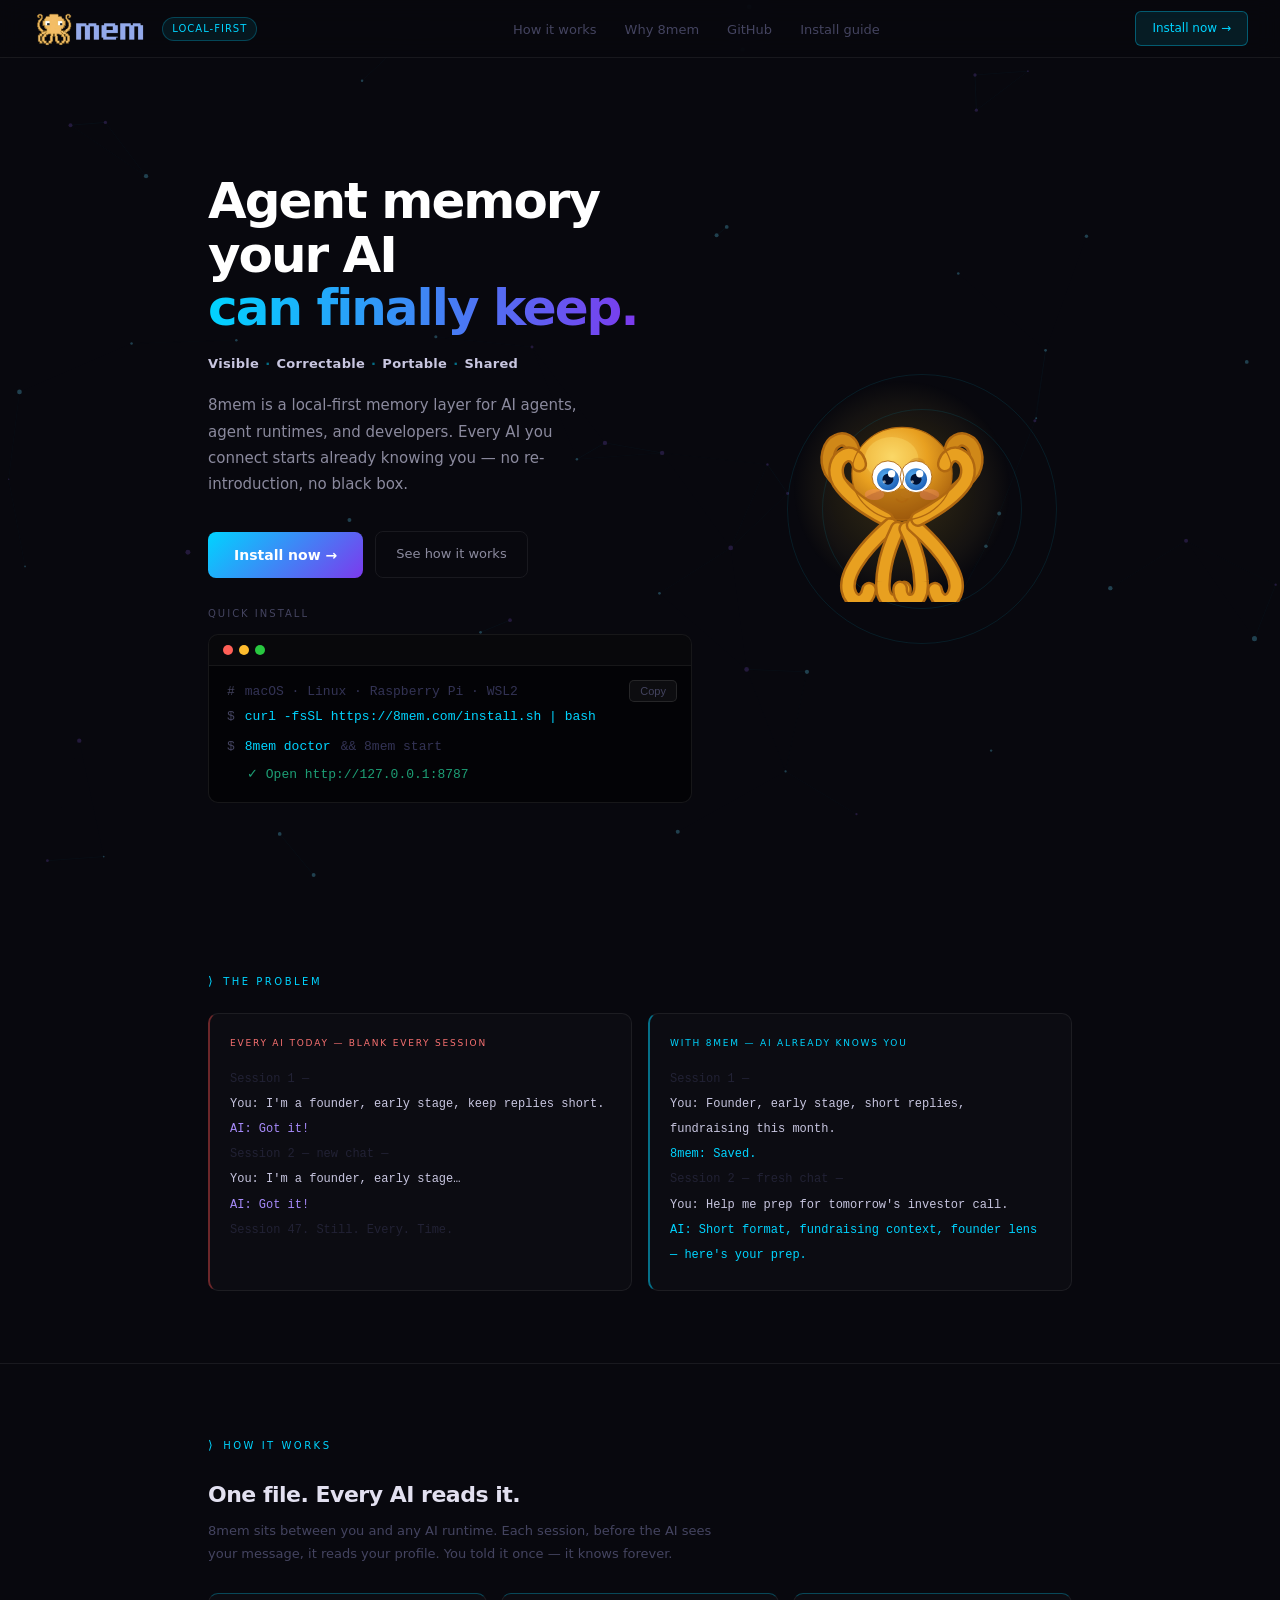
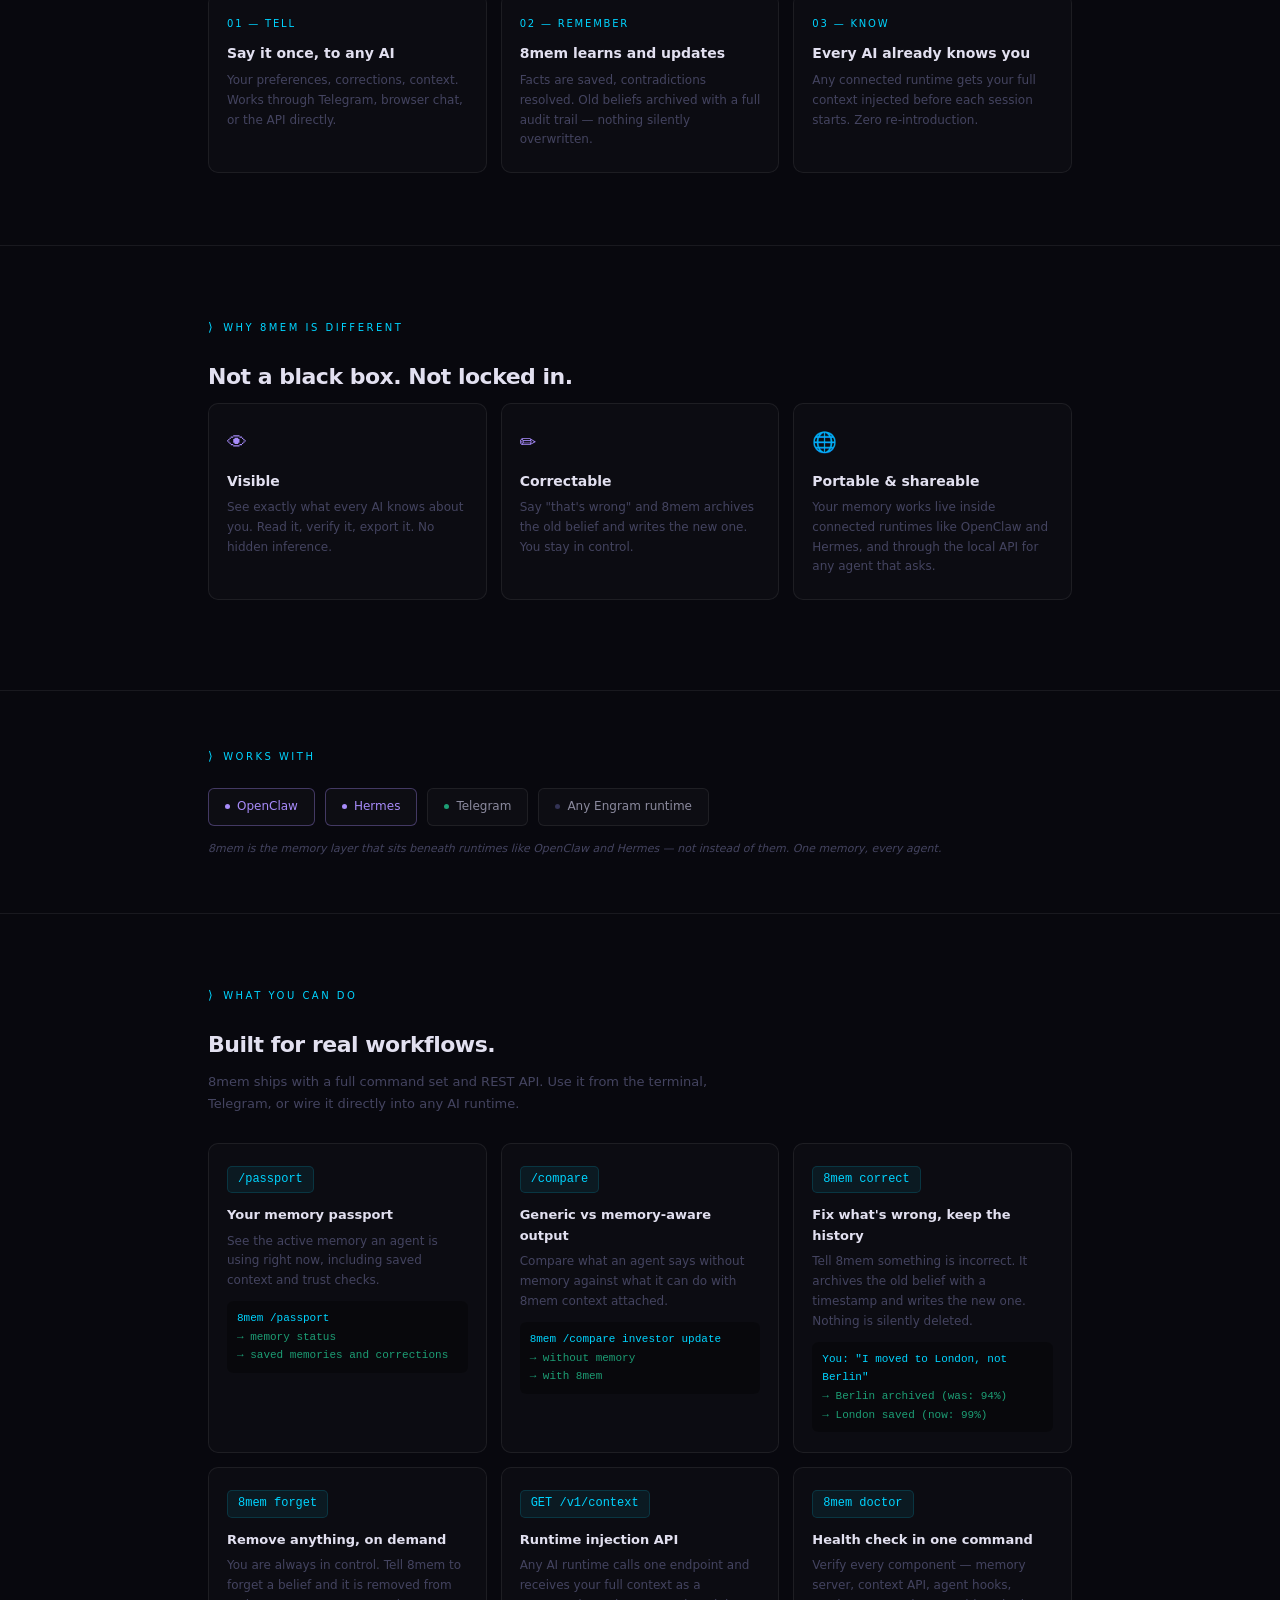
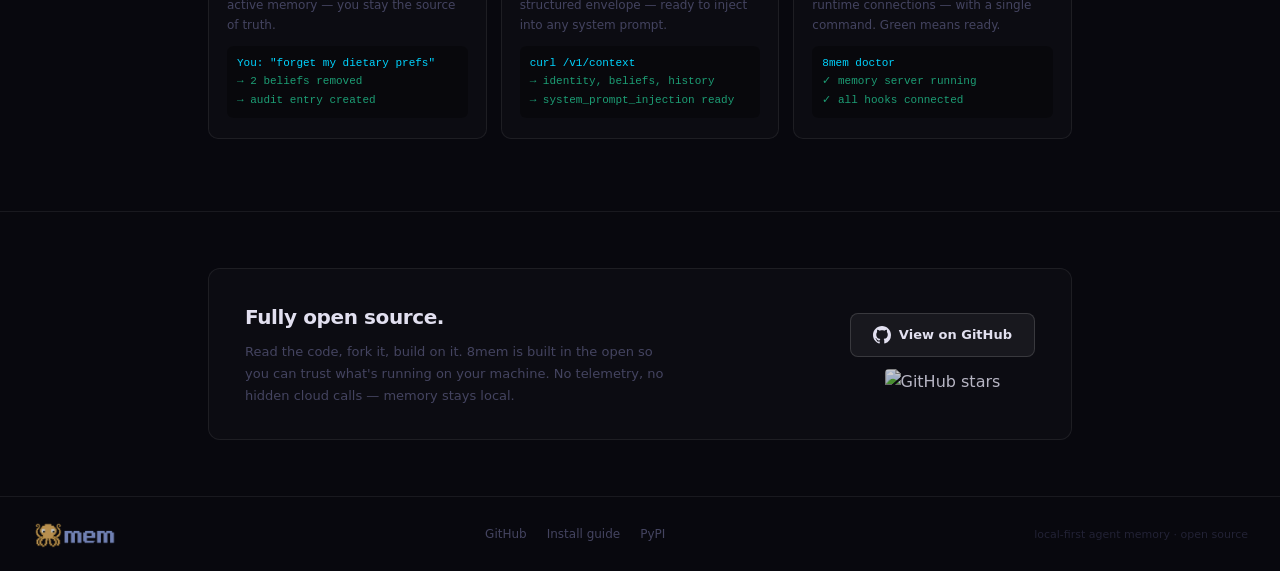
==== index.html @ 2954b0e2 "launch: update public 8mem website" ====
<!DOCTYPE html>
<html lang="en">
<head>
  <meta charset="UTF-8" />
  <meta name="viewport" content="width=device-width, initial-scale=1.0" />
  <title>8mem — Agent memory your AI can finally keep</title>
  <meta name="description" content="Agent memory your AI can finally keep. Visible. Correctable. Portable. Shared." />
  <meta property="og:title" content="8mem — Agent memory your AI can finally keep" />
  <meta property="og:description" content="Visible, correctable, portable, shared memory for AI agents." />
  <meta property="og:url" content="https://8mem.com" />
  <meta name="twitter:card" content="summary_large_image" />
  <style>
    *, *::before, *::after { box-sizing: border-box; margin: 0; padding: 0; }

    :root {
      --bg:       #08080e;
      --bg2:      #0e0e18;
      --bg3:      #13131f;
      --border:   rgba(255,255,255,0.07);
      --cyan:     #00d4ff;
      --purple:   #7c3aed;
      --purple2:  #a78bfa;
      --text:     #e2e0f0;
      --text2:    #8b8a9e;
      --text3:    #444460;
      --dark:     #7A4208;
      --arm:      #C8780E;
      --armdark:  #7A4208;
      --sucker:   #C8A050;
    }

    html { scroll-behavior: smooth; }

    body {
      background: var(--bg);
      color: var(--text);
      font-family: -apple-system, BlinkMacSystemFont, 'Segoe UI', system-ui, sans-serif;
      line-height: 1.6;
      overflow-x: hidden;
    }

    /* ── CANVAS BACKGROUND ── */
    #constellation {
      position: fixed;
      top: 0; left: 0;
      width: 100%; height: 100%;
      pointer-events: none;
      z-index: 0;
      opacity: 0.45;
    }

    /* ── NAV ── */
    nav {
      position: sticky;
      top: 0;
      z-index: 100;
      background: rgba(8,8,14,0.85);
      backdrop-filter: blur(12px);
      -webkit-backdrop-filter: blur(12px);
      border-bottom: 0.5px solid var(--border);
      padding: 0 32px;
      height: 58px;
      display: flex;
      align-items: center;
      justify-content: space-between;
    }

    .nav-logo {
      display: flex;
      align-items: center;
      gap: 10px;
      text-decoration: none;
    }

    .nav-logo img {
      height: 38px;
      width: auto;
      display: block;
      image-rendering: pixelated;
      image-rendering: crisp-edges;
    }

    .nav-logo-badge {
      font-size: 10px;
      letter-spacing: 1px;
      text-transform: uppercase;
      color: var(--cyan);
      background: rgba(0,212,255,0.08);
      border: 0.5px solid rgba(0,212,255,0.25);
      border-radius: 20px;
      padding: 3px 9px;
      margin-left: 6px;
      white-space: nowrap;
    }

    /* Hero pillar tags line */
    .hero-pillartags {
      display: flex;
      align-items: center;
      gap: 6px;
      flex-wrap: wrap;
      margin-bottom: 18px;
      font-size: 13px;
      font-weight: 600;
      letter-spacing: 0.3px;
    }
    .hero-pillartags span { color: #c8c6e0; }
    .hero-pillartags .sep { color: var(--cyan); opacity: 0.5; }

    .nav-links {
      display: flex;
      align-items: center;
      gap: 28px;
      list-style: none;
    }
    .nav-links a {
      font-size: 13px;
      color: var(--text3);
      text-decoration: none;
      transition: color .2s;
    }
    .nav-links a:hover { color: var(--purple2); }

    .nav-cta {
      font-size: 12px;
      background: rgba(0,212,255,0.1);
      color: var(--cyan);
      border: 0.5px solid rgba(0,212,255,0.35);
      border-radius: 6px;
      padding: 7px 16px;
      text-decoration: none;
      transition: background .2s;
    }
    .nav-cta:hover { background: rgba(0,212,255,0.18); }

    /* ── SECTIONS BASE ── */
    section {
      position: relative;
      z-index: 1;
    }

    .container {
      max-width: 920px;
      margin: 0 auto;
      padding: 0 28px;
    }

    /* ── HERO ── */
    #hero {
      min-height: calc(100vh - 58px);
      display: flex;
      align-items: center;
      padding: 60px 0 40px;
    }

    .hero-inner {
      display: grid;
      grid-template-columns: 1fr 340px;
      gap: 40px;
      align-items: center;
    }

    .hero-eyebrow {
      display: inline-flex;
      align-items: center;
      gap: 8px;
      font-size: 10px;
      letter-spacing: 2.5px;
      color: var(--cyan);
      text-transform: uppercase;
      border: 0.5px solid rgba(0,212,255,0.3);
      border-radius: 20px;
      padding: 4px 14px;
      background: rgba(0,212,255,0.05);
      margin-bottom: 22px;
    }

    .hero-h1 {
      font-size: 50px;
      font-weight: 800;
      line-height: 1.07;
      letter-spacing: -2px;
      margin-bottom: 18px;
    }
    .hero-h1 .white { color: #fff; }
    .hero-h1 .grad {
      background: linear-gradient(90deg, var(--cyan) 0%, var(--purple) 100%);
      -webkit-background-clip: text;
      -webkit-text-fill-color: transparent;
      background-clip: text;
    }

    .hero-sub {
      font-size: 15px;
      color: var(--text2);
      line-height: 1.75;
      max-width: 400px;
      margin-bottom: 34px;
    }
    .hero-sub strong { color: #c8c6e0; font-weight: 500; }

    .hero-btns {
      display: flex;
      gap: 12px;
      align-items: center;
    }

    .btn-primary {
      background: linear-gradient(135deg, var(--cyan), var(--purple));
      color: #fff;
      border: none;
      border-radius: 8px;
      padding: 12px 26px;
      font-size: 14px;
      font-weight: 600;
      cursor: pointer;
      text-decoration: none;
      display: inline-block;
      transition: opacity .2s;
    }
    .btn-primary:hover { opacity: .88; }

    .btn-ghost {
      background: transparent;
      color: var(--text2);
      border: 0.5px solid var(--border);
      border-radius: 8px;
      padding: 12px 20px;
      font-size: 13px;
      cursor: pointer;
      text-decoration: none;
      display: inline-block;
      transition: border-color .2s, color .2s;
    }
    .btn-ghost:hover { border-color: rgba(255,255,255,0.2); color: var(--text); }

    /* ── ANIMATED OCTOPUS ── */
    .octo-stage {
      display: flex;
      align-items: center;
      justify-content: center;
      position: relative;
    }

    .octo-rings {
      position: absolute;
      width: 280px;
      height: 280px;
    }

    .octo-glow {
      position: absolute;
      width: 220px;
      height: 220px;
      border-radius: 50%;
      background: radial-gradient(circle, rgba(240,190,40,0.2) 0%, rgba(255,210,80,0.05) 55%, transparent 70%);
      animation: glowPulse 3.5s ease-in-out infinite;
    }

    @keyframes glowPulse {
      0%,100% { opacity: .6; transform: scale(1); }
      50%      { opacity: 1;  transform: scale(1.08); }
    }

    .ring {
      position: absolute;
      border-radius: 50%;
      border: 0.5px solid rgba(0,212,255,0.1);
    }
    .ring1 { width: 270px; height: 270px; top: 5px; left: 5px; animation: spin 28s linear infinite; }
    .ring2 { width: 200px; height: 200px; top: 40px; left: 40px; animation: spin 18s linear infinite reverse; }
    @keyframes spin { to { transform: rotate(360deg); } }

    .octo-svg { position: relative; z-index: 2; }

    /* Octopus body float */
    .octo-body-group { animation: bodyFloat 3.8s ease-in-out infinite; }
    @keyframes bodyFloat {
      0%,100% { transform: translateY(0px); }
      50%      { transform: translateY(-10px); }
    }

    /* Arm animations — each arm has unique timing */
    .a-bl2 { animation: waveL 3.2s ease-in-out infinite 0.0s;  transform-box: fill-box; transform-origin: 25% 12%; }
    .a-bl1 { animation: waveL 2.9s ease-in-out infinite 0.35s; transform-box: fill-box; transform-origin: 33% 8%;  }
    .a-l   { animation: waveL 3.1s ease-in-out infinite 0.15s; transform-box: fill-box; transform-origin: 42% 6%;  }
    .a-cl  { animation: waveC 3.0s ease-in-out infinite 0.5s;  transform-box: fill-box; transform-origin: 50% 5%;  }
    .a-cr  { animation: waveC 3.0s ease-in-out infinite 0.75s; transform-box: fill-box; transform-origin: 50% 5%;  }
    .a-r   { animation: waveR 3.1s ease-in-out infinite 0.2s;  transform-box: fill-box; transform-origin: 58% 6%;  }
    .a-br1 { animation: waveR 2.9s ease-in-out infinite 0.4s;  transform-box: fill-box; transform-origin: 67% 8%;  }
    .a-br2 { animation: waveR 3.2s ease-in-out infinite 0.1s;  transform-box: fill-box; transform-origin: 75% 12%; }

    @keyframes waveL {
      0%,100% { transform: rotate(0deg); }
      35%      { transform: rotate(-6deg); }
      70%      { transform: rotate(3deg); }
    }
    @keyframes waveR {
      0%,100% { transform: rotate(0deg); }
      35%      { transform: rotate(6deg); }
      70%      { transform: rotate(-3deg); }
    }
    @keyframes waveC {
      0%,100% { transform: rotate(0deg); }
      50%      { transform: rotate(-4deg); }
    }

    /* Eye blink */
    .eye-l { animation: blink 5s ease-in-out infinite 1.0s; transform-box: fill-box; transform-origin: 50% 50%; }
    .eye-r { animation: blink 5s ease-in-out infinite 1.5s; transform-box: fill-box; transform-origin: 50% 50%; }
    @keyframes blink {
      0%,88%,100% { transform: scaleY(1); }
      93%          { transform: scaleY(0.08); }
    }

    /* ── INSTALL BLOCK ── */
    #install-block {
      border-top: 0.5px solid var(--border);
      border-bottom: 0.5px solid var(--border);
      background: rgba(0,0,0,0.35);
      padding: 32px 0;
    }

    .install-label {
      font-size: 10px;
      letter-spacing: 2px;
      color: var(--text3);
      text-transform: uppercase;
      margin-bottom: 14px;
    }

    .code-window {
      background: rgba(0,0,0,0.55);
      border: 0.5px solid rgba(255,255,255,0.08);
      border-radius: 10px;
      overflow: hidden;
    }

    .code-titlebar {
      display: flex;
      align-items: center;
      gap: 6px;
      padding: 10px 14px;
      border-bottom: 0.5px solid rgba(255,255,255,0.06);
      background: rgba(255,255,255,0.02);
    }
    .dot-r { width: 10px; height: 10px; border-radius: 50%; background: #ff5f57; }
    .dot-y { width: 10px; height: 10px; border-radius: 50%; background: #febc2e; }
    .dot-g { width: 10px; height: 10px; border-radius: 50%; background: #28c840; }

    .code-body {
      padding: 18px 20px;
      font-family: 'SF Mono', 'Fira Code', 'Consolas', monospace;
      font-size: 13px;
      line-height: 1.9;
      position: relative;
    }

    .code-line { display: flex; align-items: baseline; gap: 10px; }
    .prompt { color: var(--text3); user-select: none; }
    .cmd { color: var(--cyan); }
    .comment { color: #333355; }
    .out { color: #1D9E75; padding-left: 20px; }

    .copy-btn {
      position: absolute;
      top: 14px;
      right: 14px;
      font-size: 11px;
      color: var(--text3);
      background: rgba(255,255,255,0.04);
      border: 0.5px solid rgba(255,255,255,0.1);
      border-radius: 5px;
      padding: 4px 10px;
      cursor: pointer;
      transition: color .2s, background .2s;
    }
    .copy-btn:hover { color: var(--cyan); background: rgba(0,212,255,0.06); }

    /* ── SECTION LABELS ── */
    .sec-label {
      font-size: 10px;
      letter-spacing: 2.5px;
      color: var(--cyan);
      text-transform: uppercase;
      margin-bottom: 22px;
      display: flex;
      align-items: center;
      gap: 8px;
    }
    .sec-label::before { content: '⟩'; font-size: 12px; }

    .sec-title {
      font-size: 22px;
      font-weight: 700;
      color: var(--text);
      letter-spacing: -0.5px;
      margin-bottom: 8px;
    }

    .sec-sub {
      font-size: 13px;
      color: var(--text3);
      line-height: 1.7;
      margin-bottom: 28px;
      max-width: 520px;
    }

    /* ── PROBLEM ── */
    #problem { padding: 72px 0; }

    .problem-grid {
      display: grid;
      grid-template-columns: 1fr 1fr;
      gap: 16px;
    }

    .pcard {
      background: rgba(255,255,255,0.018);
      border: 0.5px solid var(--border);
      border-radius: 10px;
      padding: 22px 20px;
    }
    .pcard.bad  { border-left: 2px solid rgba(226,75,74,0.45); }
    .pcard.good { border-left: 2px solid rgba(0,212,255,0.5); }

    .pcard-label {
      font-size: 9px;
      letter-spacing: 1.8px;
      text-transform: uppercase;
      margin-bottom: 16px;
    }
    .pcard-label.bad  { color: #f87171; }
    .pcard-label.good { color: var(--cyan); }

    .convo {
      font-family: 'SF Mono', 'Fira Code', monospace;
      font-size: 12px;
      line-height: 2.1;
    }
    .convo .u  { color: #c8c6e0; }
    .convo .ai { color: var(--purple2); }
    .convo .ag { color: var(--cyan); }
    .convo .d  { color: #222235; }

    /* ── HOW IT WORKS ── */
    #how { padding: 72px 0; border-top: 0.5px solid var(--border); }

    .how-grid {
      display: grid;
      grid-template-columns: 1fr 1fr 1fr;
      gap: 14px;
    }

    .how-card {
      background: rgba(255,255,255,0.02);
      border: 0.5px solid var(--border);
      border-top: 1.5px solid rgba(0,212,255,0.3);
      border-radius: 10px;
      padding: 22px 18px;
    }

    .how-num {
      font-size: 10px;
      letter-spacing: 1.8px;
      color: var(--cyan);
      text-transform: uppercase;
      margin-bottom: 10px;
    }

    .how-title {
      font-size: 14px;
      font-weight: 600;
      color: var(--text);
      margin-bottom: 7px;
    }

    .how-body {
      font-size: 12px;
      color: var(--text3);
      line-height: 1.65;
    }

    /* ── WHY DIFFERENT ── */
    #why { padding: 72px 0; border-top: 0.5px solid var(--border); }

    .pillars {
      display: grid;
      grid-template-columns: 1fr 1fr 1fr;
      gap: 14px;
      margin-bottom: 18px;
    }

    .pillar {
      background: rgba(255,255,255,0.02);
      border: 0.5px solid var(--border);
      border-radius: 10px;
      padding: 22px 18px;
    }

    .pillar-icon {
      font-size: 20px;
      margin-bottom: 12px;
      color: var(--purple2);
    }

    .pillar-title {
      font-size: 14px;
      font-weight: 600;
      color: var(--text);
      margin-bottom: 6px;
    }

    .pillar-body {
      font-size: 12px;
      color: var(--text3);
      line-height: 1.65;
    }

    /* Engram callout */
    .engram-box {
      background: rgba(0,212,255,0.03);
      border: 0.5px solid rgba(0,212,255,0.18);
      border-radius: 10px;
      padding: 20px 24px;
      display: flex;
      align-items: flex-start;
      gap: 18px;
    }

    .engram-icon { font-size: 28px; flex-shrink: 0; margin-top: 2px; }

    .engram-text h3 {
      font-size: 14px;
      font-weight: 600;
      color: #b8b6d0;
      margin-bottom: 5px;
    }

    .engram-text p {
      font-size: 12px;
      color: var(--text3);
      line-height: 1.65;
    }

    .engram-text code {
      font-size: 11px;
      color: var(--cyan);
      font-family: monospace;
      background: rgba(0,212,255,0.06);
      padding: 1px 5px;
      border-radius: 3px;
    }

    .etag {
      display: inline-block;
      font-size: 9px;
      letter-spacing: 1px;
      text-transform: uppercase;
      background: rgba(0,212,255,0.08);
      color: var(--cyan);
      border: 0.5px solid rgba(0,212,255,0.25);
      border-radius: 4px;
      padding: 2px 8px;
      margin-top: 8px;
    }

    /* ── WORKS WITH ── */
    #works-with { padding: 56px 0; border-top: 0.5px solid var(--border); }

    .chips {
      display: flex;
      flex-wrap: wrap;
      gap: 10px;
      margin-bottom: 14px;
    }

    .chip {
      display: flex;
      align-items: center;
      gap: 7px;
      background: rgba(255,255,255,0.025);
      border: 0.5px solid var(--border);
      border-radius: 6px;
      padding: 8px 16px;
      font-size: 12px;
      color: var(--text2);
    }

    .chip.hl {
      border-color: rgba(167,139,250,0.35);
      color: var(--purple2);
    }

    .chip-dot {
      width: 5px;
      height: 5px;
      border-radius: 50%;
    }

    .works-note {
      font-size: 11px;
      color: var(--text3);
      font-style: italic;
      line-height: 1.6;
      margin-top: 10px;
    }

    /* ── OPEN SOURCE ── */
    #open-source { padding: 56px 0; border-top: 0.5px solid var(--border); }

    .oss-box {
      background: rgba(255,255,255,0.02);
      border: 0.5px solid var(--border);
      border-radius: 12px;
      padding: 32px 36px;
      display: flex;
      align-items: center;
      justify-content: space-between;
      gap: 32px;
    }

    .oss-left h2 {
      font-size: 20px;
      font-weight: 700;
      color: var(--text);
      letter-spacing: -0.4px;
      margin-bottom: 8px;
    }

    .oss-left p {
      font-size: 13px;
      color: var(--text3);
      line-height: 1.7;
      max-width: 420px;
    }

    .oss-right {
      display: flex;
      flex-direction: column;
      align-items: center;
      gap: 12px;
      flex-shrink: 0;
    }

    .github-btn {
      display: inline-flex;
      align-items: center;
      gap: 8px;
      background: rgba(255,255,255,0.05);
      border: 0.5px solid rgba(255,255,255,0.14);
      border-radius: 8px;
      padding: 11px 22px;
      font-size: 13px;
      font-weight: 600;
      color: var(--text);
      text-decoration: none;
      transition: background .2s;
    }
    .github-btn:hover { background: rgba(255,255,255,0.09); }

    .gh-icon { width: 18px; height: 18px; fill: var(--text); }

    /* ── CTA SECTION ── */
    #cta {
      padding: 80px 0;
      border-top: 0.5px solid var(--border);
      text-align: center;
      background: radial-gradient(ellipse at 50% 0%, rgba(124,58,237,0.1) 0%, transparent 55%);
    }

    .cta-octo {
      font-size: 52px;
      display: block;
      margin-bottom: 18px;
      animation: bodyFloat 3.8s ease-in-out infinite;
    }

    .cta-h2 {
      font-size: 34px;
      font-weight: 800;
      color: #fff;
      letter-spacing: -1px;
      margin-bottom: 12px;
    }

    .cta-sub {
      font-size: 14px;
      color: var(--text3);
      margin-bottom: 30px;
    }

    .cta-note {
      font-size: 11px;
      color: #222235;
      margin-top: 14px;
      letter-spacing: 0.5px;
    }

    /* ── FOOTER ── */
    footer {
      border-top: 0.5px solid var(--border);
      padding: 24px 32px;
      display: flex;
      align-items: center;
      justify-content: space-between;
      position: relative;
      z-index: 1;
    }

    .footer-logo {
      display: flex;
      align-items: center;
      gap: 8px;
      text-decoration: none;
    }

    .footer-links {
      display: flex;
      gap: 20px;
    }

    .footer-links a {
      font-size: 12px;
      color: var(--text3);
      text-decoration: none;
      transition: color .2s;
    }
    .footer-links a:hover { color: var(--purple2); }

    .footer-tagline {
      font-size: 11px;
      color: #222235;
    }

    /* ── CAPABILITIES ── */
    #capabilities { padding: 72px 0; border-top: 0.5px solid var(--border); }

    .cap-grid {
      display: grid;
      grid-template-columns: repeat(3, 1fr);
      gap: 14px;
    }

    .cap-card {
      background: rgba(255,255,255,0.02);
      border: 0.5px solid var(--border);
      border-radius: 10px;
      padding: 20px 18px;
      transition: border-color .2s;
    }
    .cap-card:hover { border-color: rgba(0,212,255,0.25); }

    .cap-cmd {
      font-family: 'SF Mono', 'Fira Code', monospace;
      font-size: 12px;
      color: var(--cyan);
      background: rgba(0,212,255,0.07);
      border: 0.5px solid rgba(0,212,255,0.15);
      border-radius: 5px;
      padding: 3px 10px;
      display: inline-block;
      margin-bottom: 12px;
    }

    .cap-title {
      font-size: 13px;
      font-weight: 600;
      color: var(--text);
      margin-bottom: 6px;
    }

    .cap-body {
      font-size: 12px;
      color: var(--text3);
      line-height: 1.65;
    }

    .cap-example {
      margin-top: 10px;
      padding: 8px 10px;
      background: rgba(0,0,0,0.3);
      border-radius: 6px;
      font-family: 'SF Mono', 'Fira Code', monospace;
      font-size: 11px;
      color: #555570;
      line-height: 1.7;
    }
    .cap-example .cx { color: var(--cyan); }
    .cap-example .co { color: #1D9E75; }

    /* ── RESPONSIVE ── */
    @media (max-width: 720px) {
      .hero-inner        { grid-template-columns: 1fr; }
      .octo-stage        { display: none; }
      .hero-h1           { font-size: 36px; }
      .problem-grid,
      .how-grid,
      .pillars,
      .cap-grid          { grid-template-columns: 1fr; }
      .oss-box           { flex-direction: column; }
      .nav-links         { display: none; }
      footer             { flex-direction: column; gap: 12px; text-align: center; }
    }
  </style>
</head>
<body>

<!-- Constellation canvas background -->
<canvas id="constellation"></canvas>

<!-- ══ NAV ══ -->
<nav>
  <a href="/" class="nav-logo">
    <img src="logo.svg" alt="8mem" />
    <span class="nav-logo-badge">local-first</span>
  </a>
  <ul class="nav-links">
    <li><a href="#how">How it works</a></li>
    <li><a href="#why">Why 8mem</a></li>
    <li><a href="https://github.com/tempomesh/8mem-clean" target="_blank" rel="noopener">GitHub</a></li>
    <li><a href="/app/install/">Install guide</a></li>
  </ul>
  <a href="/app/install/" class="nav-cta">Install now →</a>
</nav>

<!-- ══ HERO ══ -->
<section id="hero">
  <div class="container">
    <div class="hero-inner">
      <div>
        <h1 class="hero-h1">
          <span class="white">Agent memory your AI</span><br>
          <span class="grad">can finally keep.</span>
        </h1>
        <p class="hero-pillartags">
          <span>Visible</span><span class="sep">·</span>
          <span>Correctable</span><span class="sep">·</span>
          <span>Portable</span><span class="sep">·</span>
          <span>Shared</span>
        </p>
        <p class="hero-sub">
          8mem is a local-first memory layer for AI agents, agent runtimes, and developers.
          Every AI you connect starts already knowing you — no re-introduction, no black box.
        </p>
        <div class="hero-btns">
          <a href="/app/install/" class="btn-primary">Install now →</a>
          <a href="#how" class="btn-ghost">See how it works</a>
        </div>

        <!-- Install block inside hero -->
        <div style="margin-top:28px;">
          <p style="font-size:10px;letter-spacing:2px;color:var(--text3);text-transform:uppercase;margin-bottom:12px;">Quick install</p>
          <div class="code-window">
            <div class="code-titlebar">
              <div class="dot-r"></div><div class="dot-y"></div><div class="dot-g"></div>
            </div>
            <div class="code-body" style="padding:14px 18px;">
              <button class="copy-btn" onclick="copyInstall(this)">Copy</button>
              <div class="code-line"><span class="prompt">#</span><span class="comment"> macOS · Linux · Raspberry Pi · WSL2</span></div>
              <div class="code-line"><span class="prompt">$</span><span class="cmd"> curl -fsSL https://8mem.com/install.sh | bash</span></div>
              <div class="code-line" style="margin-top:5px"><span class="prompt">$</span><span class="cmd"> 8mem doctor</span><span class="comment">  &amp;&amp; 8mem start</span></div>
              <div class="code-line" style="margin-top:4px"><span class="out">✓ Open http://127.0.0.1:8787</span></div>
            </div>
          </div>
        </div>
      </div>

      <!-- Animated octopus -->
      <div class="octo-stage">
        <div style="position:relative;width:240px;height:240px;display:flex;align-items:center;justify-content:center;">
          <div class="octo-glow"></div>
          <div class="ring ring1"></div>
          <div class="ring ring2"></div>
          <svg class="octo-svg" viewBox="0 0 360 370" width="220" height="226" xmlns="http://www.w3.org/2000/svg">
            <defs>
              <radialGradient id="bG" cx="40%" cy="32%" r="68%">
                <stop offset="0%"   stop-color="#F8D060"/>
                <stop offset="52%"  stop-color="#E8A020"/>
                <stop offset="100%" stop-color="#B06810"/>
              </radialGradient>
              <radialGradient id="eG" cx="35%" cy="35%" r="65%">
                <stop offset="0%"   stop-color="#55AAEE"/>
                <stop offset="100%" stop-color="#2266BB"/>
              </radialGradient>
            </defs>

            <g class="octo-body-group">

              <!-- Back arms (behind body) -->
              <g class="a-bl2">
                <path d="M148,225 C118,208 80,182 63,156 C53,136 60,112 74,106 C84,100 97,107 100,120"
                      fill="none" stroke="#B06810" stroke-width="24" stroke-linecap="round"/>
                <path d="M148,225 C118,208 80,182 63,156 C53,136 60,112 74,106 C84,100 97,107 100,120"
                      fill="none" stroke="#C8A050" stroke-width="10" stroke-linecap="round" stroke-dasharray="5 7" stroke-dashoffset="2" opacity="0.65"/>
                <path d="M148,225 C118,208 80,182 63,156 C53,136 60,112 74,106 C84,100 97,107 100,120"
                      fill="none" stroke="#D08818" stroke-width="16" stroke-linecap="round"/>
              </g>
              <g class="a-br2">
                <path d="M212,225 C242,208 280,182 297,156 C307,136 300,112 286,106 C276,100 263,107 260,120"
                      fill="none" stroke="#B06810" stroke-width="24" stroke-linecap="round"/>
                <path d="M212,225 C242,208 280,182 297,156 C307,136 300,112 286,106 C276,100 263,107 260,120"
                      fill="none" stroke="#C8A050" stroke-width="10" stroke-linecap="round" stroke-dasharray="5 7" stroke-dashoffset="2" opacity="0.65"/>
                <path d="M212,225 C242,208 280,182 297,156 C307,136 300,112 286,106 C276,100 263,107 260,120"
                      fill="none" stroke="#D08818" stroke-width="16" stroke-linecap="round"/>
              </g>

              <!-- Body -->
              <ellipse cx="180" cy="160" rx="82" ry="76" fill="url(#bG)"/>
              <ellipse cx="163" cy="136" rx="44" ry="36" fill="#FDE878" opacity="0.3"/>
              <ellipse cx="180" cy="212" rx="68" ry="28" fill="#8A4A08" opacity="0.45"/>
              <!-- Spots -->
              <ellipse cx="148" cy="150" rx="10" ry="7"  fill="#C07820" opacity="0.45"/>
              <ellipse cx="205" cy="143" rx="13" ry="9"  fill="#C07820" opacity="0.38"/>
              <ellipse cx="220" cy="173" rx="8"  ry="6"  fill="#C07820" opacity="0.35"/>
              <ellipse cx="148" cy="183" rx="7"  ry="5"  fill="#C07820" opacity="0.3"/>
              <ellipse cx="188" cy="193" rx="11" ry="7"  fill="#C07820" opacity="0.28"/>

              <!-- Front arms -->
              <g class="a-bl1">
                <path d="M154,234 C127,220 94,200 77,174 C67,155 73,136 86,130 C96,125 108,132 110,145"
                      fill="none" stroke="#B06810" stroke-width="26" stroke-linecap="round"/>
                <path d="M154,234 C127,220 94,200 77,174 C67,155 73,136 86,130 C96,125 108,132 110,145"
                      fill="none" stroke="#C8A050" stroke-width="11" stroke-linecap="round" stroke-dasharray="6 7" stroke-dashoffset="3" opacity="0.7"/>
                <path d="M154,234 C127,220 94,200 77,174 C67,155 73,136 86,130 C96,125 108,132 110,145"
                      fill="none" stroke="#E8A020" stroke-width="18" stroke-linecap="round"/>
              </g>
              <g class="a-l">
                <path d="M161,244 C137,265 109,293 96,323 C87,344 92,362 104,368 C114,373 124,363 126,350"
                      fill="none" stroke="#B06810" stroke-width="26" stroke-linecap="round"/>
                <path d="M161,244 C137,265 109,293 96,323 C87,344 92,362 104,368 C114,373 124,363 126,350"
                      fill="none" stroke="#C8A050" stroke-width="11" stroke-linecap="round" stroke-dasharray="6 7" stroke-dashoffset="3" opacity="0.7"/>
                <path d="M161,244 C137,265 109,293 96,323 C87,344 92,362 104,368 C114,373 124,363 126,350"
                      fill="none" stroke="#E8A020" stroke-width="18" stroke-linecap="round"/>
              </g>
              <g class="a-cl">
                <path d="M173,250 C161,275 150,306 149,336 C147,356 153,368 165,369 C175,371 184,361 183,348"
                      fill="none" stroke="#B06810" stroke-width="26" stroke-linecap="round"/>
                <path d="M173,250 C161,275 150,306 149,336 C147,356 153,368 165,369 C175,371 184,361 183,348"
                      fill="none" stroke="#C8A050" stroke-width="11" stroke-linecap="round" stroke-dasharray="6 7" stroke-dashoffset="3" opacity="0.7"/>
                <path d="M173,250 C161,275 150,306 149,336 C147,356 153,368 165,369 C175,371 184,361 183,348"
                      fill="none" stroke="#E8A020" stroke-width="18" stroke-linecap="round"/>
              </g>
              <g class="a-cr">
                <path d="M187,250 C199,275 210,306 211,336 C213,356 207,368 195,369 C185,371 176,361 177,348"
                      fill="none" stroke="#B06810" stroke-width="26" stroke-linecap="round"/>
                <path d="M187,250 C199,275 210,306 211,336 C213,356 207,368 195,369 C185,371 176,361 177,348"
                      fill="none" stroke="#C8A050" stroke-width="11" stroke-linecap="round" stroke-dasharray="6 7" stroke-dashoffset="3" opacity="0.7"/>
                <path d="M187,250 C199,275 210,306 211,336 C213,356 207,368 195,369 C185,371 176,361 177,348"
                      fill="none" stroke="#E8A020" stroke-width="18" stroke-linecap="round"/>
              </g>
              <g class="a-r">
                <path d="M199,244 C223,265 251,293 264,323 C273,344 268,362 256,368 C246,373 236,363 234,350"
                      fill="none" stroke="#B06810" stroke-width="26" stroke-linecap="round"/>
                <path d="M199,244 C223,265 251,293 264,323 C273,344 268,362 256,368 C246,373 236,363 234,350"
                      fill="none" stroke="#C8A050" stroke-width="11" stroke-linecap="round" stroke-dasharray="6 7" stroke-dashoffset="3" opacity="0.7"/>
                <path d="M199,244 C223,265 251,293 264,323 C273,344 268,362 256,368 C246,373 236,363 234,350"
                      fill="none" stroke="#E8A020" stroke-width="18" stroke-linecap="round"/>
              </g>
              <g class="a-br1">
                <path d="M206,234 C233,220 266,200 283,174 C293,155 287,136 274,130 C264,125 252,132 250,145"
                      fill="none" stroke="#B06810" stroke-width="26" stroke-linecap="round"/>
                <path d="M206,234 C233,220 266,200 283,174 C293,155 287,136 274,130 C264,125 252,132 250,145"
                      fill="none" stroke="#C8A050" stroke-width="11" stroke-linecap="round" stroke-dasharray="6 7" stroke-dashoffset="3" opacity="0.7"/>
                <path d="M206,234 C233,220 266,200 283,174 C293,155 287,136 274,130 C264,125 252,132 250,145"
                      fill="none" stroke="#E8A020" stroke-width="18" stroke-linecap="round"/>
              </g>

              <!-- Eyes -->
              <g class="eye-l">
                <circle cx="157" cy="165" r="26" fill="white"/>
                <circle cx="157" cy="169" r="18" fill="url(#eG)"/>
                <circle cx="157" cy="169" r="9"  fill="#001133"/>
                <circle cx="163" cy="160" r="6"  fill="white"/>
                <circle cx="151" cy="173" r="2.5" fill="white" opacity="0.55"/>
              </g>
              <g class="eye-r">
                <circle cx="203" cy="165" r="26" fill="white"/>
                <circle cx="203" cy="169" r="18" fill="url(#eG)"/>
                <circle cx="203" cy="169" r="9"  fill="#001133"/>
                <circle cx="209" cy="160" r="6"  fill="white"/>
                <circle cx="197" cy="173" r="2.5" fill="white" opacity="0.55"/>
              </g>
              <circle cx="157" cy="165" r="26" fill="none" stroke="#B06810" stroke-width="1.5"/>
              <circle cx="203" cy="165" r="26" fill="none" stroke="#B06810" stroke-width="1.5"/>

              <!-- Blush -->
              <ellipse cx="135" cy="194" rx="16" ry="9" fill="#FF9090" opacity="0.3"/>
              <ellipse cx="225" cy="194" rx="16" ry="9" fill="#FF9090" opacity="0.3"/>

              <!-- Smile -->
              <path d="M171,202 Q180,211 189,202" fill="none" stroke="#B06810" stroke-width="2.5" stroke-linecap="round"/>

              <!-- Body outline -->
              <ellipse cx="180" cy="160" rx="82" ry="76" fill="none" stroke="#B06810" stroke-width="2"/>

            </g>
          </svg>
        </div>
      </div>
    </div>
  </div>
</section>


<!-- ══ THE PROBLEM ══ -->
<section id="problem">
  <div class="container">
    <p class="sec-label">The problem</p>
    <div class="problem-grid">
      <div class="pcard bad">
        <p class="pcard-label bad">Every AI today — blank every session</p>
        <div class="convo">
          <div class="d">Session 1 —</div>
          <div class="u">You: I'm a founder, early stage, keep replies short.</div>
          <div class="ai">AI: Got it!</div>
          <div class="d">Session 2 — new chat —</div>
          <div class="u">You: I'm a founder, early stage…</div>
          <div class="ai">AI: Got it!</div>
          <div class="d">Session 47. Still. Every. Time.</div>
        </div>
      </div>
      <div class="pcard good">
        <p class="pcard-label good">With 8mem — AI already knows you</p>
        <div class="convo">
          <div class="d">Session 1 —</div>
          <div class="u">You: Founder, early stage, short replies, fundraising this month.</div>
          <div class="ag">8mem: Saved.</div>
          <div class="d">Session 2 — fresh chat —</div>
          <div class="u">You: Help me prep for tomorrow's investor call.</div>
          <div class="ag">AI: Short format, fundraising context, founder lens — here's your prep.</div>
        </div>
      </div>
    </div>
  </div>
</section>

<!-- ══ HOW IT WORKS ══ -->
<section id="how">
  <div class="container">
    <p class="sec-label">How it works</p>
    <h2 class="sec-title">One file. Every AI reads it.</h2>
    <p class="sec-sub">8mem sits between you and any AI runtime. Each session, before the AI sees your message, it reads your profile. You told it once — it knows forever.</p>
    <div class="how-grid">
      <div class="how-card">
        <p class="how-num">01 — Tell</p>
        <p class="how-title">Say it once, to any AI</p>
        <p class="how-body">Your preferences, corrections, context. Works through Telegram, browser chat, or the API directly.</p>
      </div>
      <div class="how-card">
        <p class="how-num">02 — Remember</p>
        <p class="how-title">8mem learns and updates</p>
        <p class="how-body">Facts are saved, contradictions resolved. Old beliefs archived with a full audit trail — nothing silently overwritten.</p>
      </div>
      <div class="how-card">
        <p class="how-num">03 — Know</p>
        <p class="how-title">Every AI already knows you</p>
        <p class="how-body">Any connected runtime gets your full context injected before each session starts. Zero re-introduction.</p>
      </div>
    </div>
  </div>
</section>

<!-- ══ WHY DIFFERENT ══ -->
<section id="why">
  <div class="container">
    <p class="sec-label">Why 8mem is different</p>
    <h2 class="sec-title">Not a black box. Not locked in.</h2>
    <div class="pillars">
      <div class="pillar">
        <div class="pillar-icon">👁</div>
        <p class="pillar-title">Visible</p>
        <p class="pillar-body">See exactly what every AI knows about you. Read it, verify it, export it. No hidden inference.</p>
      </div>
      <div class="pillar">
        <div class="pillar-icon">✏️</div>
        <p class="pillar-title">Correctable</p>
        <p class="pillar-body">Say "that's wrong" and 8mem archives the old belief and writes the new one. You stay in control.</p>
      </div>
      <div class="pillar">
        <div class="pillar-icon">🌐</div>
        <p class="pillar-title">Portable &amp; shareable</p>
        <p class="pillar-body">Your memory works live inside connected runtimes like OpenClaw and Hermes, and through the local API for any agent that asks.</p>
      </div>
    </div>
  </div>
</section>

<!-- ══ WORKS WITH ══ -->
<section id="works-with">
  <div class="container">
    <p class="sec-label">Works with</p>
    <div class="chips">
      <div class="chip hl"><span class="chip-dot" style="background:#a78bfa"></span>OpenClaw</div>
      <div class="chip hl"><span class="chip-dot" style="background:#a78bfa"></span>Hermes</div>
      <div class="chip"><span class="chip-dot" style="background:#1D9E75"></span>Telegram</div>
      <div class="chip"><span class="chip-dot" style="background:#333355"></span>Any Engram runtime</div>
    </div>
    <p class="works-note">8mem is the memory layer that sits beneath runtimes like OpenClaw and Hermes — not instead of them. One memory, every agent.</p>
  </div>
</section>

<!-- ══ CAPABILITIES ══ -->
<section id="capabilities">
  <div class="container">
    <p class="sec-label">What you can do</p>
    <h2 class="sec-title">Built for real workflows.</h2>
    <p class="sec-sub">8mem ships with a full command set and REST API. Use it from the terminal, Telegram, or wire it directly into any AI runtime.</p>
    <div class="cap-grid">

      <div class="cap-card">
        <span class="cap-cmd">/passport</span>
        <p class="cap-title">Your memory passport</p>
        <p class="cap-body">See the active memory an agent is using right now, including saved context and trust checks.</p>
        <div class="cap-example">
          <div class="cx">8mem /passport</div>
          <div class="co">→ memory status</div>
          <div class="co">→ saved memories and corrections</div>
        </div>
      </div>

      <div class="cap-card">
        <span class="cap-cmd">/compare</span>
        <p class="cap-title">Generic vs memory-aware output</p>
        <p class="cap-body">Compare what an agent says without memory against what it can do with 8mem context attached.</p>
        <div class="cap-example">
          <div class="cx">8mem /compare investor update</div>
          <div class="co">→ without memory</div>
          <div class="co">→ with 8mem</div>
        </div>
      </div>

      <div class="cap-card">
        <span class="cap-cmd">8mem correct</span>
        <p class="cap-title">Fix what's wrong, keep the history</p>
        <p class="cap-body">Tell 8mem something is incorrect. It archives the old belief with a timestamp and writes the new one. Nothing is silently deleted.</p>
        <div class="cap-example">
          <div class="cx">You: "I moved to London, not Berlin"</div>
          <div class="co">→ Berlin archived (was: 94%)</div>
          <div class="co">→ London saved (now: 99%)</div>
        </div>
      </div>

      <div class="cap-card">
        <span class="cap-cmd">8mem forget</span>
        <p class="cap-title">Remove anything, on demand</p>
        <p class="cap-body">You are always in control. Tell 8mem to forget a belief and it is removed from active memory — you stay the source of truth.</p>
        <div class="cap-example">
          <div class="cx">You: "forget my dietary prefs"</div>
          <div class="co">→ 2 beliefs removed</div>
          <div class="co">→ audit entry created</div>
        </div>
      </div>

      <div class="cap-card">
        <span class="cap-cmd">GET /v1/context</span>
        <p class="cap-title">Runtime injection API</p>
        <p class="cap-body">Any AI runtime calls one endpoint and receives your full context as a structured envelope — ready to inject into any system prompt.</p>
        <div class="cap-example">
          <div class="cx">curl /v1/context</div>
          <div class="co">→ identity, beliefs, history</div>
          <div class="co">→ system_prompt_injection ready</div>
        </div>
      </div>

      <div class="cap-card">
        <span class="cap-cmd">8mem doctor</span>
        <p class="cap-title">Health check in one command</p>
        <p class="cap-body">Verify every component — memory server, context API, agent hooks, runtime connections — with a single command. Green means ready.</p>
        <div class="cap-example">
          <div class="cx">8mem doctor</div>
          <div class="co">✓ memory server running</div>
          <div class="co">✓ all hooks connected</div>
        </div>
      </div>

    </div>
  </div>
</section>

<!-- ══ OPEN SOURCE ══ -->
<section id="open-source">
  <div class="container">
    <div class="oss-box">
      <div class="oss-left">
        <h2>Fully open source.</h2>
        <p>Read the code, fork it, build on it. 8mem is built in the open so you can trust what's running on your machine. No telemetry, no hidden cloud calls — memory stays local.</p>
      </div>
      <div class="oss-right">
        <a href="https://github.com/tempomesh/8mem-clean" target="_blank" rel="noopener" class="github-btn">
          <svg class="gh-icon" viewBox="0 0 24 24" xmlns="http://www.w3.org/2000/svg">
            <path d="M12 0C5.37 0 0 5.37 0 12c0 5.31 3.435 9.795 8.205 11.385.6.105.825-.255.825-.57 0-.285-.015-1.23-.015-2.235-3.015.555-3.795-.735-4.035-1.41-.135-.345-.72-1.41-1.23-1.695-.42-.225-1.02-.78-.015-.795.945-.015 1.62.87 1.845 1.23 1.08 1.815 2.805 1.305 3.495.99.105-.78.42-1.305.765-1.605-2.67-.3-5.46-1.335-5.46-5.925 0-1.305.465-2.385 1.23-3.225-.12-.3-.54-1.53.12-3.18 0 0 1.005-.315 3.3 1.23.96-.27 1.98-.405 3-.405s2.04.135 3 .405c2.295-1.56 3.3-1.23 3.3-1.23.66 1.65.24 2.88.12 3.18.765.84 1.23 1.905 1.23 3.225 0 4.605-2.805 5.625-5.475 5.925.435.375.81 1.095.81 2.22 0 1.605-.015 2.895-.015 3.3 0 .315.225.69.825.57A12.02 12.02 0 0024 12c0-6.63-5.37-12-12-12z"/>
          </svg>
          View on GitHub
        </a>
        <img src="https://img.shields.io/github/stars/tempomesh/8mem-clean?style=social" alt="GitHub stars" style="border-radius:4px;opacity:0.8" loading="lazy" />
      </div>
    </div>
  </div>
</section>


<!-- ══ FOOTER ══ -->
<footer>
  <a href="/" class="footer-logo">
    <img src="logo.svg" alt="8mem" style="height:28px;width:auto;image-rendering:pixelated;opacity:0.75;" />
  </a>
  <div class="footer-links">
    <a href="https://github.com/tempomesh/8mem-clean" target="_blank" rel="noopener">GitHub</a>
    <a href="/app/install/">Install guide</a>
        <a href="https://pypi.org/project/8mem/" target="_blank" rel="noopener">PyPI</a>
  </div>
  <p class="footer-tagline">local-first agent memory · open source</p>
</footer>

<script>
  // ── CONSTELLATION CANVAS ──
  (function() {
    const canvas = document.getElementById('constellation');
    const ctx    = canvas.getContext('2d');
    let W, H, nodes;

    function resize() {
      W = canvas.width  = window.innerWidth;
      H = canvas.height = window.innerHeight;
    }

    function makeNodes(n) {
      return Array.from({length: n}, () => ({
        x:  Math.random() * W,
        y:  Math.random() * H,
        vx: (Math.random() - 0.5) * 0.35,
        vy: (Math.random() - 0.5) * 0.35,
        r:  Math.random() * 1.8 + 0.8,
        hue: Math.random() < 0.6 ? 195 : 260  // cyan or purple
      }));
    }

    function draw() {
      ctx.clearRect(0, 0, W, H);

      // Move
      for (const n of nodes) {
        n.x += n.vx;
        n.y += n.vy;
        if (n.x < 0 || n.x > W) n.vx *= -1;
        if (n.y < 0 || n.y > H) n.vy *= -1;
      }

      // Lines
      for (let i = 0; i < nodes.length; i++) {
        for (let j = i + 1; j < nodes.length; j++) {
          const dx = nodes[i].x - nodes[j].x;
          const dy = nodes[i].y - nodes[j].y;
          const d  = Math.sqrt(dx*dx + dy*dy);
          if (d < 140) {
            const alpha = (1 - d / 140) * 0.25;
            ctx.strokeStyle = `rgba(0,180,220,${alpha})`;
            ctx.lineWidth   = 0.5;
            ctx.beginPath();
            ctx.moveTo(nodes[i].x, nodes[i].y);
            ctx.lineTo(nodes[j].x, nodes[j].y);
            ctx.stroke();
          }
        }
      }

      // Dots
      for (const n of nodes) {
        const alpha = n.hue === 195 ? 0.65 : 0.45;
        ctx.fillStyle = `hsla(${n.hue},80%,65%,${alpha})`;
        ctx.beginPath();
        ctx.arc(n.x, n.y, n.r, 0, Math.PI * 2);
        ctx.fill();
      }

      requestAnimationFrame(draw);
    }

    resize();
    nodes = makeNodes(55);
    draw();
    window.addEventListener('resize', () => { resize(); nodes = makeNodes(55); });
  })();

  // ── COPY INSTALL COMMAND ──
  function copyInstall(btn) {
    const cmd = 'curl -fsSL https://8mem.com/install.sh | bash';
    navigator.clipboard.writeText(cmd).then(() => {
      btn.textContent = 'Copied!';
      btn.style.color = '#00d4ff';
      setTimeout(() => { btn.textContent = 'Copy'; btn.style.color = ''; }, 2000);
    });
  }
</script>
</body>
</html>
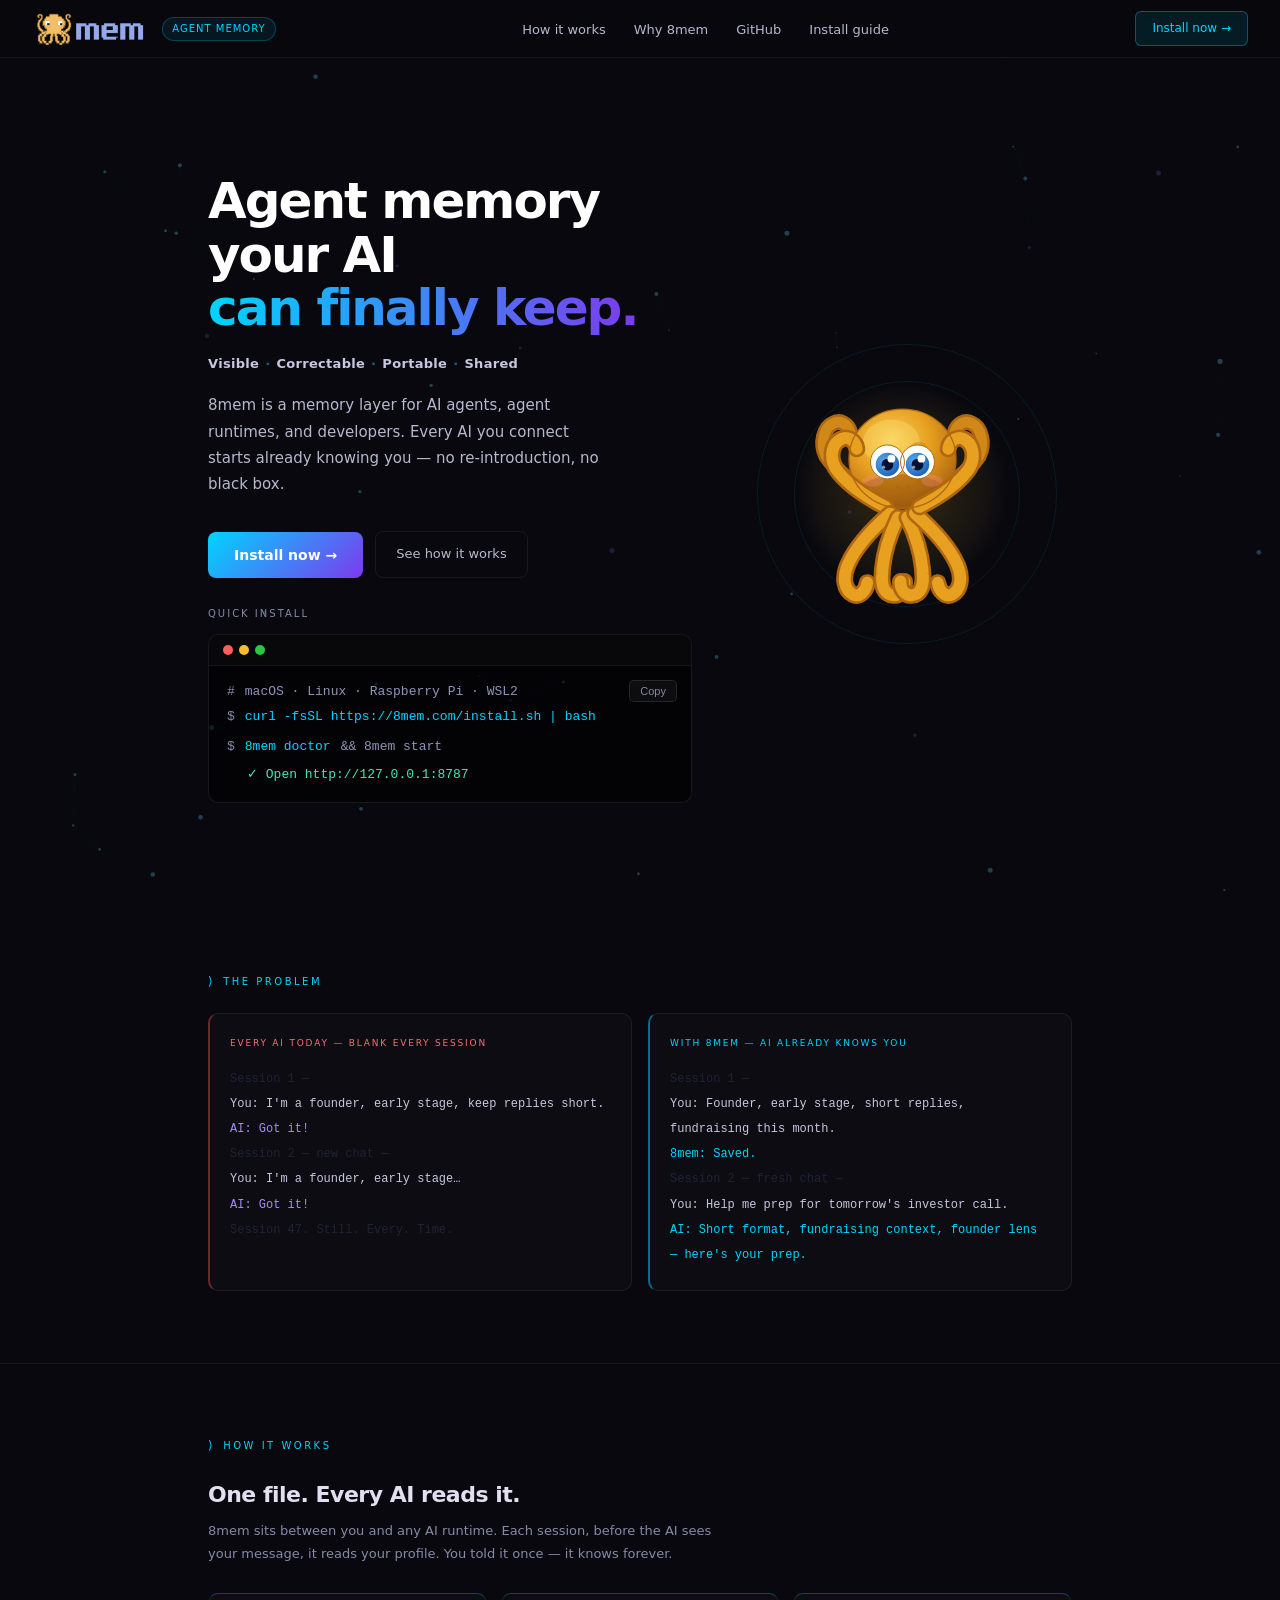
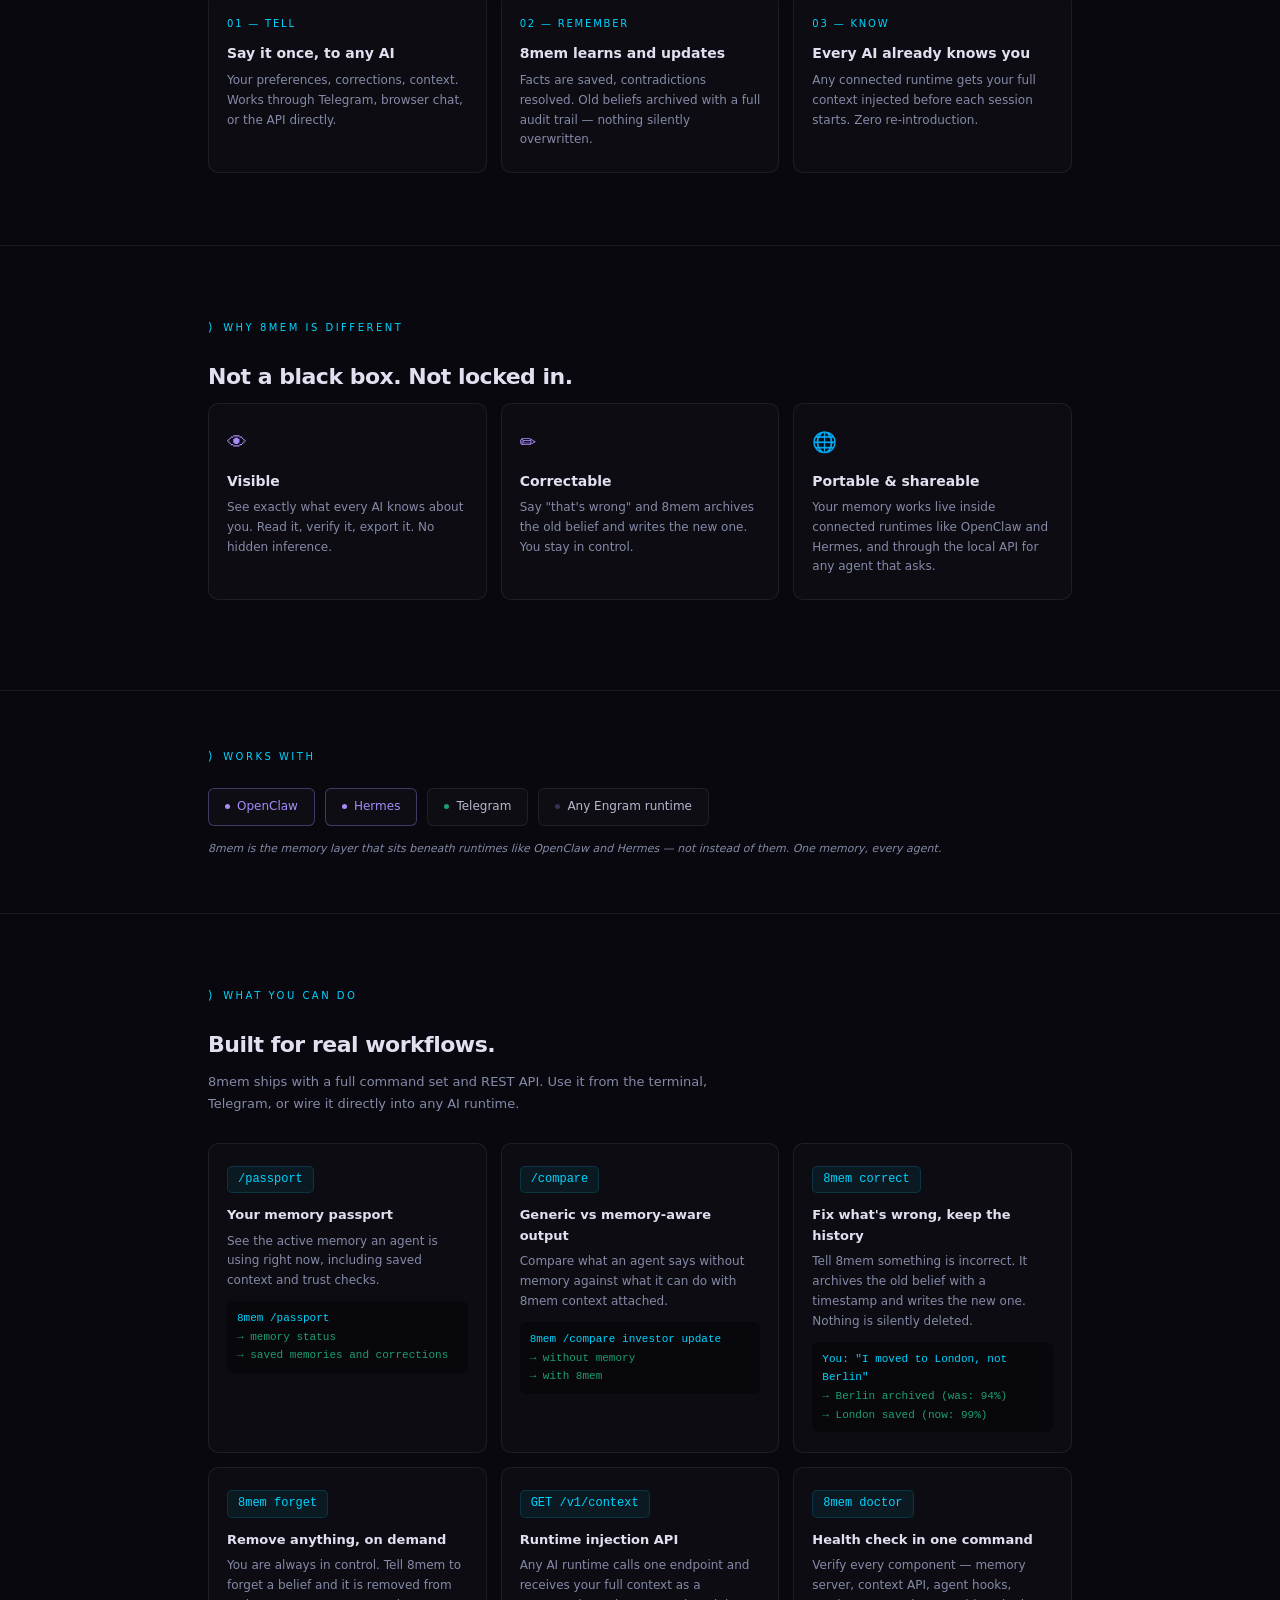
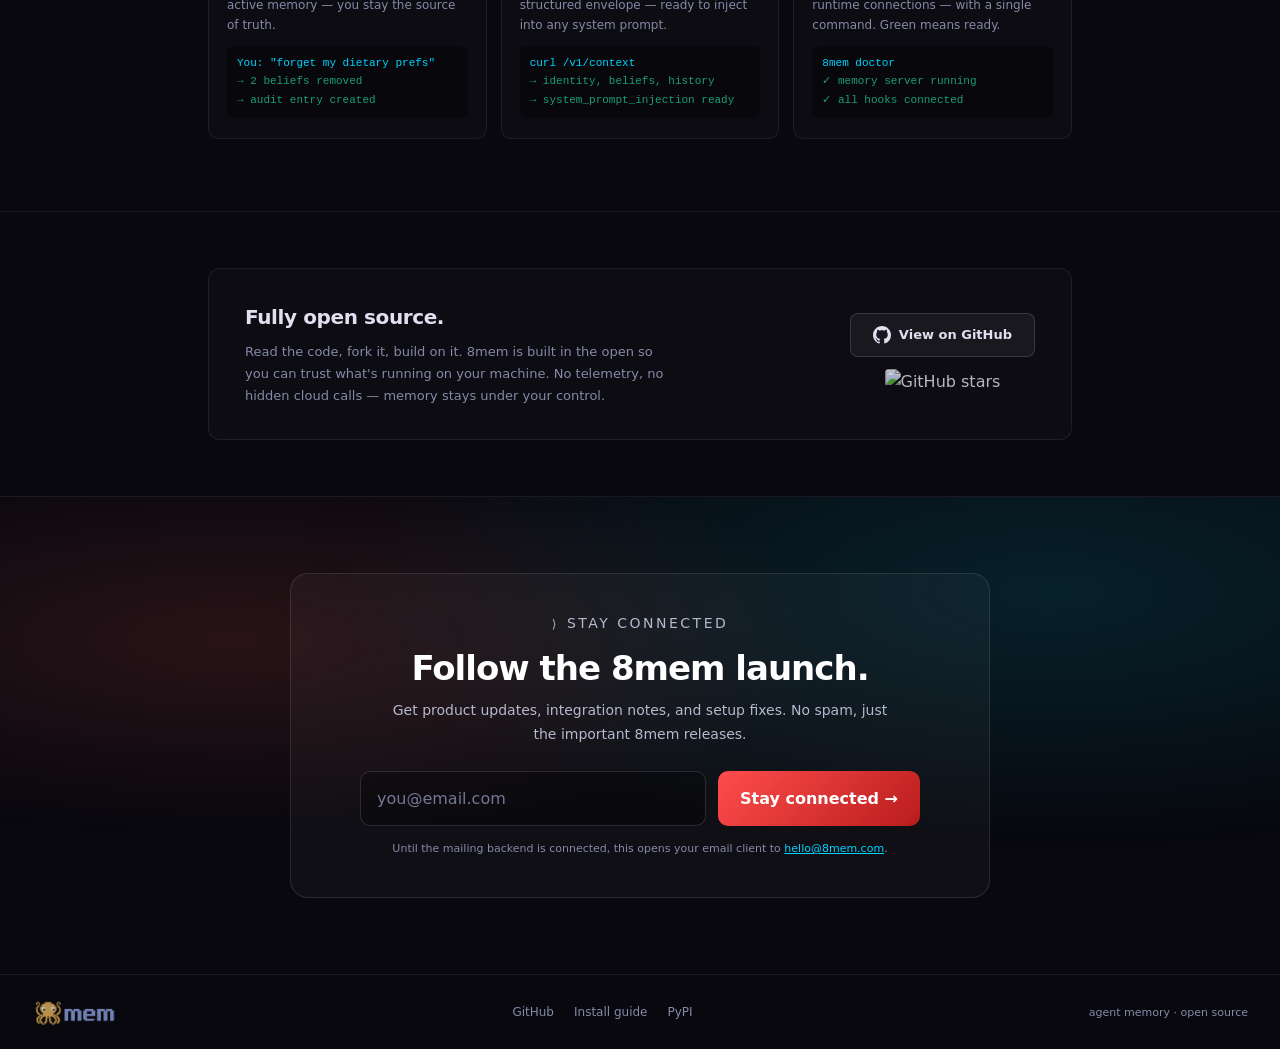
==== commit 9866fb5c: "launch: polish website readability and install guide" ====
--- a/index.html
+++ b/index.html
@@ -9,6 +9,8 @@
   <meta property="og:description" content="Visible, correctable, portable, shared memory for AI agents." />
   <meta property="og:url" content="https://8mem.com" />
   <meta name="twitter:card" content="summary_large_image" />
+  <link rel="icon" href="/favicon.png" type="image/png" />
+  <link rel="apple-touch-icon" href="/favicon.png" />
   <style>
     *, *::before, *::after { box-sizing: border-box; margin: 0; padding: 0; }
 
@@ -21,8 +23,8 @@
       --purple:   #7c3aed;
       --purple2:  #a78bfa;
       --text:     #e2e0f0;
-      --text2:    #8b8a9e;
-      --text3:    #444460;
+      --text2:    #b6b9ce;
+      --text3:    #858aa8;
       --dark:     #7A4208;
       --arm:      #C8780E;
       --armdark:  #7A4208;
@@ -115,7 +117,7 @@
     }
     .nav-links a {
       font-size: 13px;
-      color: var(--text3);
+      color: var(--text2);
       text-decoration: none;
       transition: color .2s;
     }
@@ -240,12 +242,14 @@
       align-items: center;
       justify-content: center;
       position: relative;
+      min-height: 310px;
+      overflow: visible;
     }
 
     .octo-rings {
       position: absolute;
-      width: 280px;
-      height: 280px;
+      width: 310px;
+      height: 310px;
     }
 
     .octo-glow {
@@ -267,11 +271,16 @@
       border-radius: 50%;
       border: 0.5px solid rgba(0,212,255,0.1);
     }
-    .ring1 { width: 270px; height: 270px; top: 5px; left: 5px; animation: spin 28s linear infinite; }
-    .ring2 { width: 200px; height: 200px; top: 40px; left: 40px; animation: spin 18s linear infinite reverse; }
+    .ring1 { width: 300px; height: 300px; top: 5px; left: 5px; animation: spin 28s linear infinite; }
+    .ring2 { width: 226px; height: 226px; top: 42px; left: 42px; animation: spin 18s linear infinite reverse; }
     @keyframes spin { to { transform: rotate(360deg); } }
 
-    .octo-svg { position: relative; z-index: 2; }
+    .octo-svg {
+      position: relative;
+      z-index: 2;
+      overflow: visible;
+      transform: translateY(-8px);
+    }
 
     /* Octopus body float */
     .octo-body-group { animation: bodyFloat 3.8s ease-in-out infinite; }
@@ -359,8 +368,8 @@
     .code-line { display: flex; align-items: baseline; gap: 10px; }
     .prompt { color: var(--text3); user-select: none; }
     .cmd { color: var(--cyan); }
-    .comment { color: #333355; }
-    .out { color: #1D9E75; padding-left: 20px; }
+    .comment { color: #8f94b8; }
+    .out { color: #45e6b3; padding-left: 20px; }
 
     .copy-btn {
       position: absolute;
@@ -692,10 +701,87 @@
 
     .cta-note {
       font-size: 11px;
-      color: #222235;
+      color: var(--text3);
       margin-top: 14px;
       letter-spacing: 0.5px;
     }
+
+    /* ── STAY CONNECTED ── */
+    #stay-connected {
+      padding: 76px 0;
+      border-top: 0.5px solid var(--border);
+      background:
+        radial-gradient(ellipse at 18% 30%, rgba(255,95,87,0.13) 0%, transparent 42%),
+        radial-gradient(ellipse at 82% 20%, rgba(0,212,255,0.12) 0%, transparent 48%);
+      text-align: center;
+    }
+
+    .email-card {
+      max-width: 700px;
+      margin: 0 auto;
+      padding: 38px;
+      border: 0.5px solid rgba(255,255,255,0.11);
+      border-radius: 18px;
+      background: rgba(255,255,255,0.03);
+    }
+
+    .email-card h2 {
+      color: #fff;
+      font-size: 34px;
+      line-height: 1.1;
+      letter-spacing: -1px;
+      margin-bottom: 12px;
+    }
+
+    .email-card p {
+      color: var(--text2);
+      font-size: 14px;
+      line-height: 1.7;
+      max-width: 520px;
+      margin: 0 auto 24px;
+    }
+
+    .email-form {
+      display: grid;
+      grid-template-columns: 1fr auto;
+      gap: 12px;
+      max-width: 560px;
+      margin: 0 auto;
+    }
+
+    .email-form input {
+      width: 100%;
+      border: 0.5px solid rgba(255,255,255,0.13);
+      border-radius: 10px;
+      background: rgba(0,0,0,0.28);
+      color: #fff;
+      font: inherit;
+      padding: 14px 16px;
+      outline: none;
+    }
+
+    .email-form input::placeholder { color: #737895; }
+    .email-form input:focus { border-color: rgba(0,212,255,0.55); }
+
+    .email-form button {
+      border: 0;
+      border-radius: 10px;
+      background: linear-gradient(135deg, #ff4d4d, #b91c1c);
+      color: #fff;
+      font: inherit;
+      font-weight: 700;
+      padding: 14px 22px;
+      cursor: pointer;
+    }
+
+    .email-note {
+      margin-top: 14px !important;
+      margin-bottom: 0 !important;
+      font-size: 11px !important;
+      color: var(--text3) !important;
+    }
+
+    .email-note a { color: var(--cyan); }
 
     /* ── FOOTER ── */
     footer {
@@ -730,7 +816,7 @@
 
     .footer-tagline {
       font-size: 11px;
-      color: #222235;
+      color: var(--text3);
     }
 
     /* ── CAPABILITIES ── */
@@ -783,7 +869,7 @@
       border-radius: 6px;
       font-family: 'SF Mono', 'Fira Code', monospace;
       font-size: 11px;
-      color: #555570;
+      color: #8f94b8;
       line-height: 1.7;
     }
     .cap-example .cx { color: var(--cyan); }
@@ -798,6 +884,7 @@
       .how-grid,
       .pillars,
       .cap-grid          { grid-template-columns: 1fr; }
+      .email-form        { grid-template-columns: 1fr; }
       .oss-box           { flex-direction: column; }
       .nav-links         { display: none; }
       footer             { flex-direction: column; gap: 12px; text-align: center; }
@@ -813,7 +900,7 @@
 <nav>
   <a href="/" class="nav-logo">
     <img src="logo.svg" alt="8mem" />
-    <span class="nav-logo-badge">local-first</span>
+    <span class="nav-logo-badge">agent memory</span>
   </a>
   <ul class="nav-links">
     <li><a href="#how">How it works</a></li>
@@ -840,7 +927,7 @@
           <span>Shared</span>
         </p>
         <p class="hero-sub">
-          8mem is a local-first memory layer for AI agents, agent runtimes, and developers.
+          8mem is a memory layer for AI agents, agent runtimes, and developers.
           Every AI you connect starts already knowing you — no re-introduction, no black box.
         </p>
         <div class="hero-btns">
@@ -868,11 +955,11 @@
 
       <!-- Animated octopus -->
       <div class="octo-stage">
-        <div style="position:relative;width:240px;height:240px;display:flex;align-items:center;justify-content:center;">
+        <div style="position:relative;width:300px;height:300px;display:flex;align-items:center;justify-content:center;overflow:visible;">
           <div class="octo-glow"></div>
           <div class="ring ring1"></div>
           <div class="ring ring2"></div>
-          <svg class="octo-svg" viewBox="0 0 360 370" width="220" height="226" xmlns="http://www.w3.org/2000/svg">
+          <svg class="octo-svg" viewBox="0 0 360 390" width="235" height="255" xmlns="http://www.w3.org/2000/svg">
             <defs>
               <radialGradient id="bG" cx="40%" cy="32%" r="68%">
                 <stop offset="0%"   stop-color="#F8D060"/>
@@ -1184,7 +1271,7 @@
     <div class="oss-box">
       <div class="oss-left">
         <h2>Fully open source.</h2>
-        <p>Read the code, fork it, build on it. 8mem is built in the open so you can trust what's running on your machine. No telemetry, no hidden cloud calls — memory stays local.</p>
+        <p>Read the code, fork it, build on it. 8mem is built in the open so you can trust what's running on your machine. No telemetry, no hidden cloud calls — memory stays under your control.</p>
       </div>
       <div class="oss-right">
         <a href="https://github.com/tempomesh/8mem-clean" target="_blank" rel="noopener" class="github-btn">
@@ -1195,6 +1282,22 @@
         </a>
         <img src="https://img.shields.io/github/stars/tempomesh/8mem-clean?style=social" alt="GitHub stars" style="border-radius:4px;opacity:0.8" loading="lazy" />
       </div>
+    </div>
+  </div>
+</section>
+
+<!-- ══ STAY CONNECTED ══ -->
+<section id="stay-connected">
+  <div class="container">
+    <div class="email-card">
+      <p class="sec-label" style="justify-content:center;margin-bottom:14px;">Stay connected</p>
+      <h2>Follow the 8mem launch.</h2>
+      <p>Get product updates, integration notes, and setup fixes. No spam, just the important 8mem releases.</p>
+      <form class="email-form" action="mailto:hello@8mem.com" method="post" enctype="text/plain">
+        <input type="email" name="email" placeholder="you@email.com" aria-label="Email address" required />
+        <button type="submit">Stay connected →</button>
+      </form>
+      <p class="email-note">Until the mailing backend is connected, this opens your email client to <a href="mailto:hello@8mem.com">hello@8mem.com</a>.</p>
     </div>
   </div>
 </section>
@@ -1210,7 +1313,7 @@
     <a href="/app/install/">Install guide</a>
         <a href="https://pypi.org/project/8mem/" target="_blank" rel="noopener">PyPI</a>
   </div>
-  <p class="footer-tagline">local-first agent memory · open source</p>
+  <p class="footer-tagline">agent memory · open source</p>
 </footer>
 
 <script>
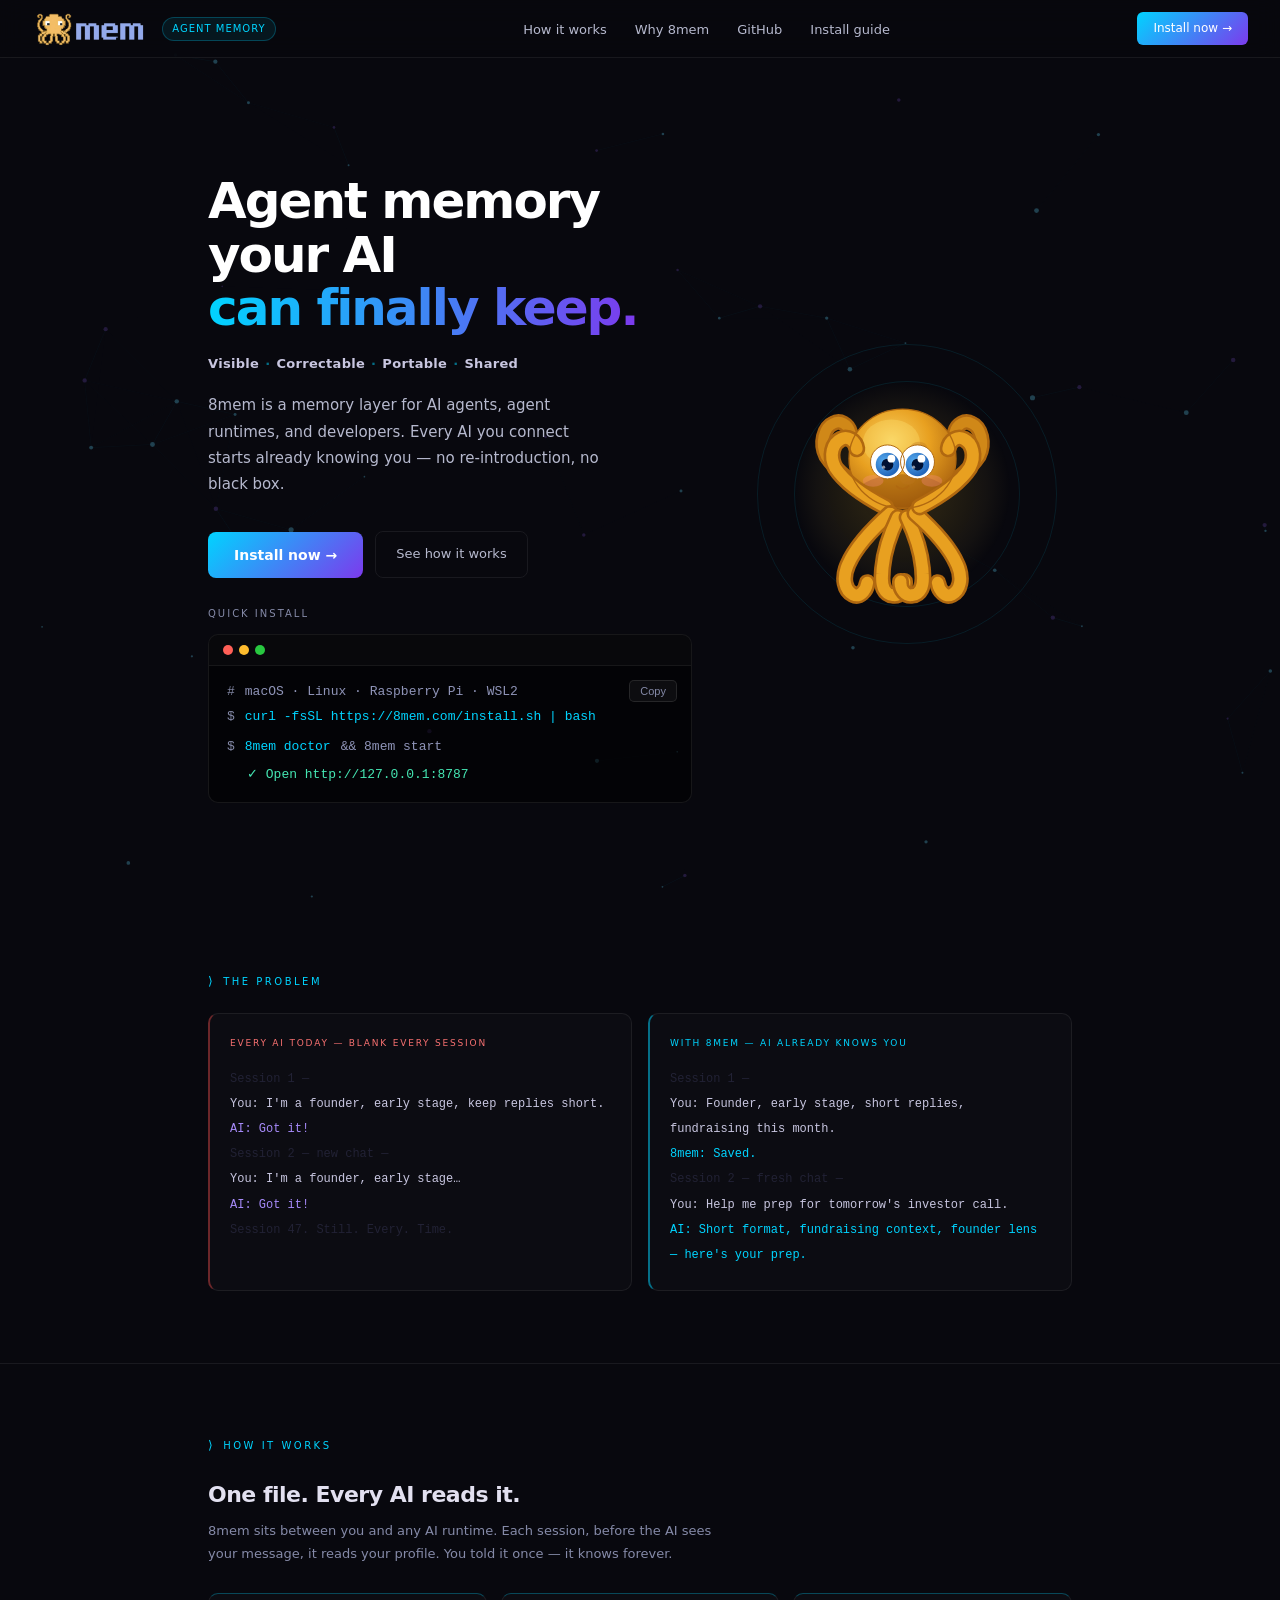
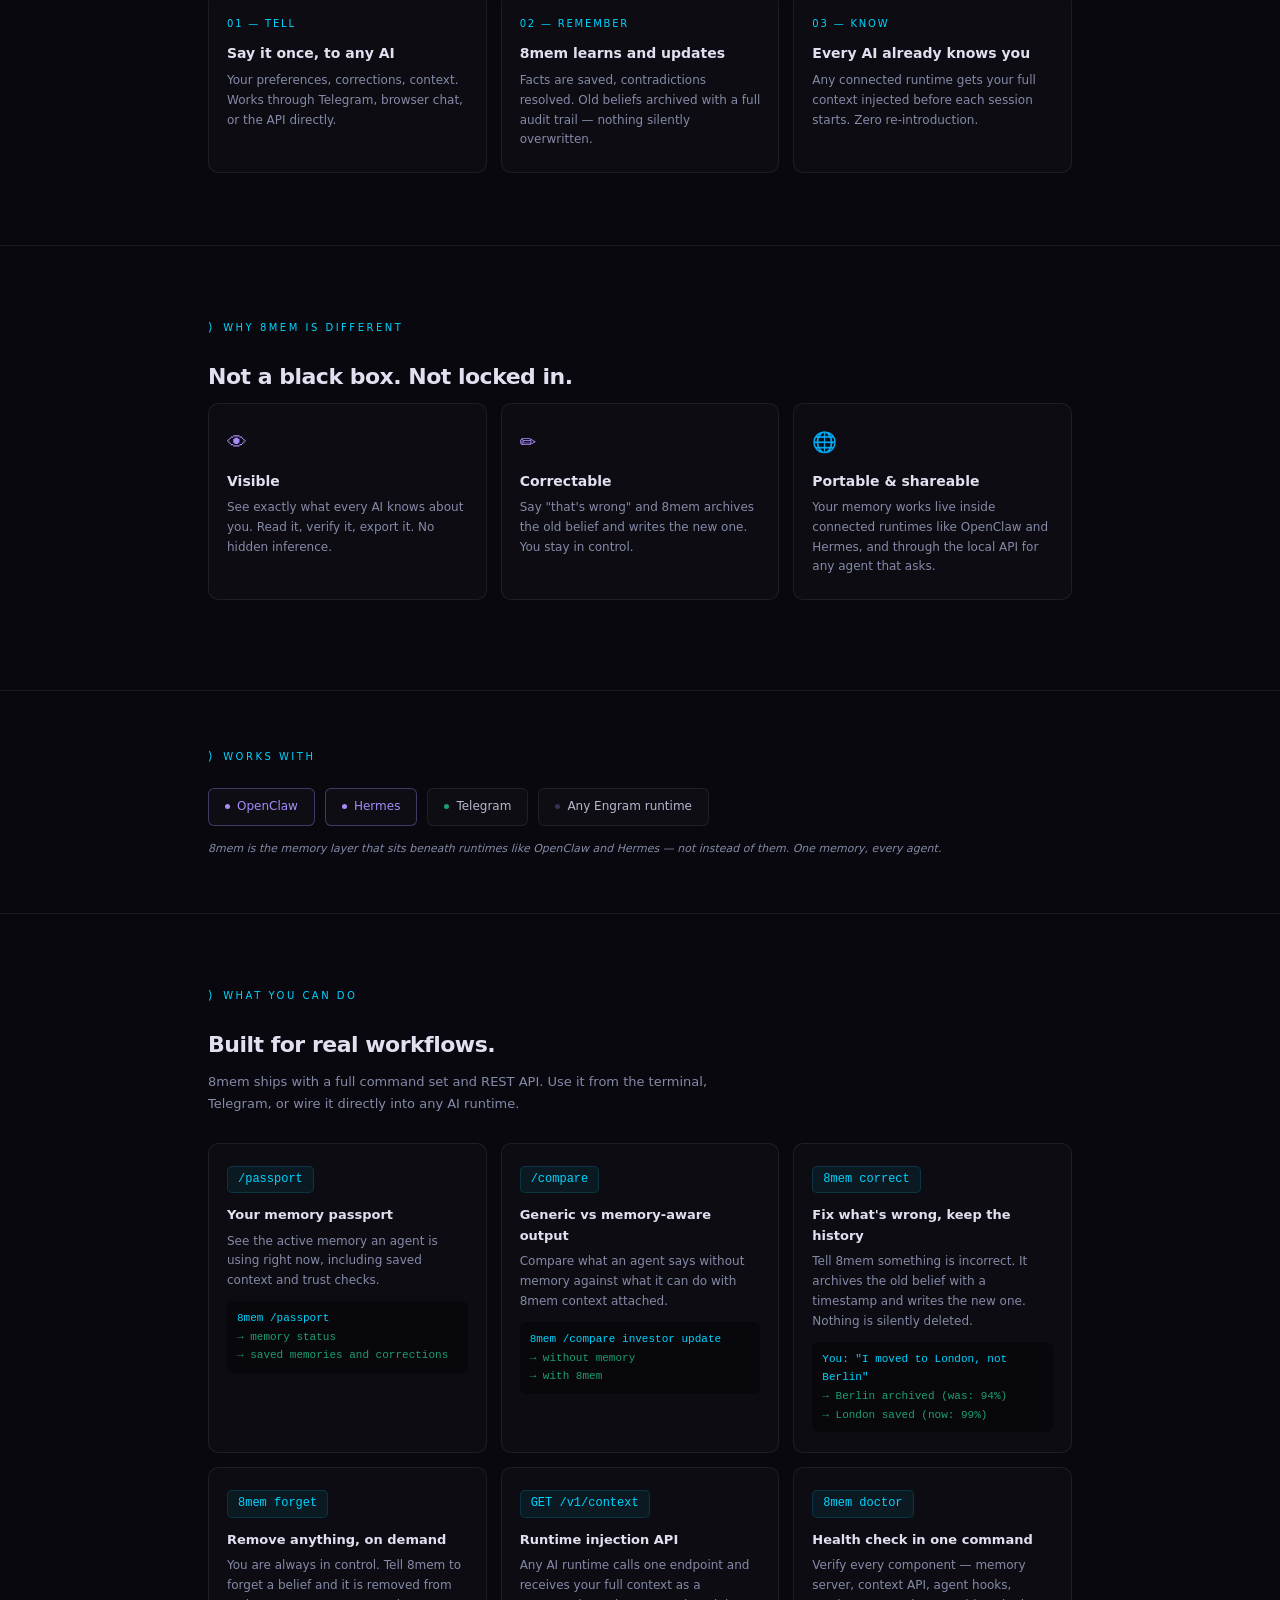
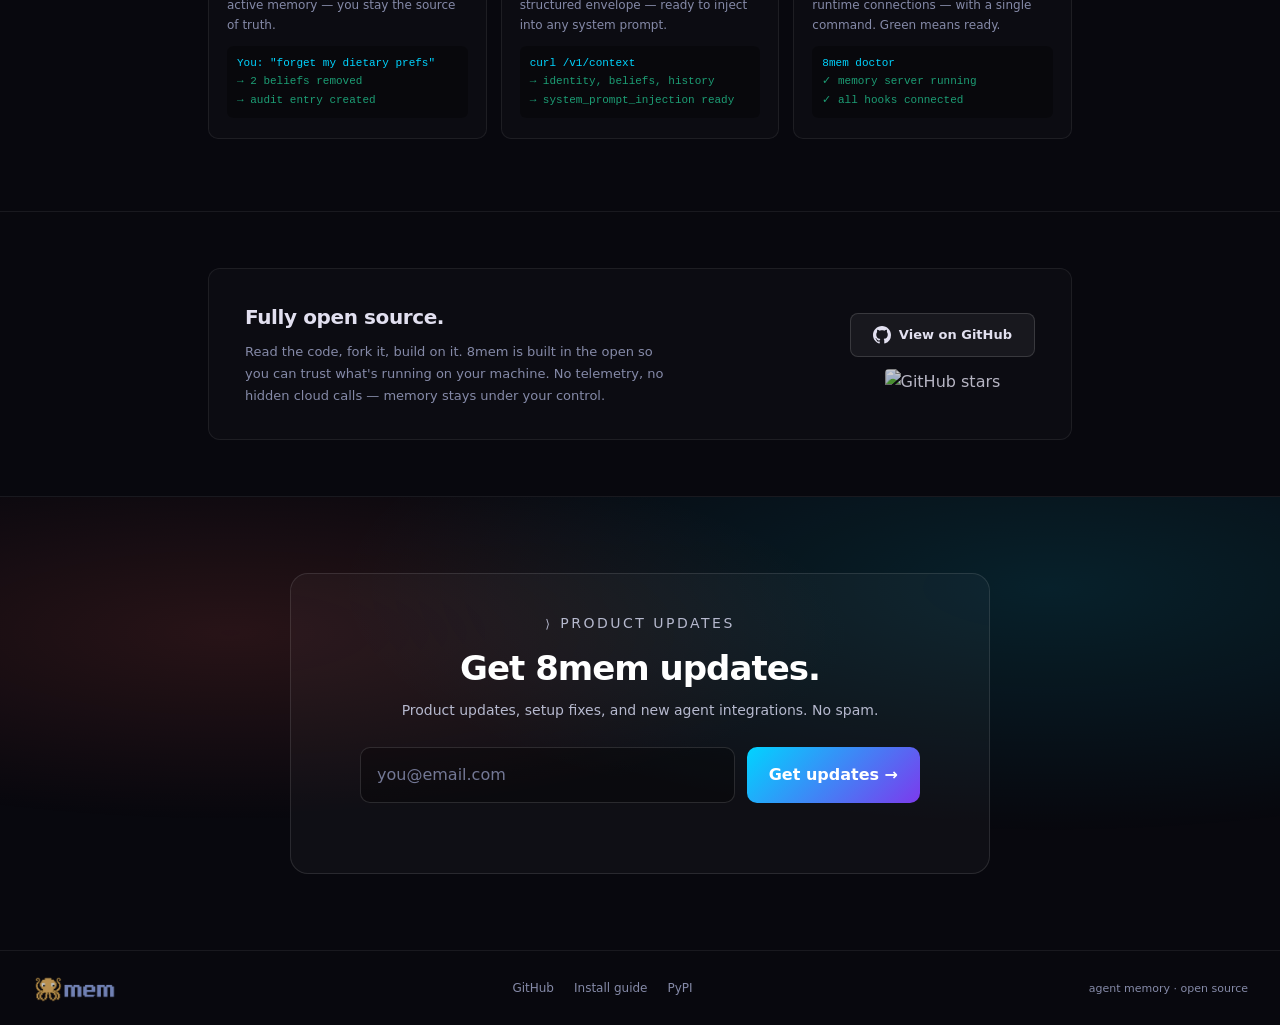
==== commit 2f5a6147: "launch: align update capture and install branding" ====
--- a/index.html
+++ b/index.html
@@ -9,8 +9,8 @@
   <meta property="og:description" content="Visible, correctable, portable, shared memory for AI agents." />
   <meta property="og:url" content="https://8mem.com" />
   <meta name="twitter:card" content="summary_large_image" />
-  <link rel="icon" href="/favicon.png" type="image/png" />
-  <link rel="apple-touch-icon" href="/favicon.png" />
+  <link rel="icon" href="/favicon.png?v=2" type="image/png" />
+  <link rel="apple-touch-icon" href="/favicon.png?v=2" />
   <style>
     *, *::before, *::after { box-sizing: border-box; margin: 0; padding: 0; }
 
@@ -125,15 +125,15 @@
 
     .nav-cta {
       font-size: 12px;
-      background: rgba(0,212,255,0.1);
-      color: var(--cyan);
-      border: 0.5px solid rgba(0,212,255,0.35);
+      background: linear-gradient(135deg, var(--cyan), var(--purple));
+      color: #fff;
+      border: 0;
       border-radius: 6px;
       padding: 7px 16px;
       text-decoration: none;
-      transition: background .2s;
-    }
-    .nav-cta:hover { background: rgba(0,212,255,0.18); }
+      transition: opacity .2s, transform .2s;
+    }
+    .nav-cta:hover { opacity: .88; transform: translateY(-1px); }
 
     /* ── SECTIONS BASE ── */
     section {
@@ -766,7 +766,7 @@
     .email-form button {
       border: 0;
       border-radius: 10px;
-      background: linear-gradient(135deg, #ff4d4d, #b91c1c);
+      background: linear-gradient(135deg, var(--cyan), var(--purple));
       color: #fff;
       font: inherit;
       font-weight: 700;
@@ -781,7 +781,13 @@
       color: var(--text3) !important;
     }
 
-    .email-note a { color: var(--cyan); }
+    .email-status {
+      min-height: 18px;
+      margin-top: 14px !important;
+      margin-bottom: 0 !important;
+      font-size: 11px !important;
+      color: #73f3c8 !important;
+    }
 
     /* ── FOOTER ── */
     footer {
@@ -899,7 +905,7 @@
 <!-- ══ NAV ══ -->
 <nav>
   <a href="/" class="nav-logo">
-    <img src="logo.svg" alt="8mem" />
+    <img src="logo.svg?v=2" alt="8mem" />
     <span class="nav-logo-badge">agent memory</span>
   </a>
   <ul class="nav-links">
@@ -1290,14 +1296,18 @@
 <section id="stay-connected">
   <div class="container">
     <div class="email-card">
-      <p class="sec-label" style="justify-content:center;margin-bottom:14px;">Stay connected</p>
-      <h2>Follow the 8mem launch.</h2>
-      <p>Get product updates, integration notes, and setup fixes. No spam, just the important 8mem releases.</p>
-      <form class="email-form" action="mailto:hello@8mem.com" method="post" enctype="text/plain">
+      <p class="sec-label" style="justify-content:center;margin-bottom:14px;">Product updates</p>
+      <h2>Get 8mem updates.</h2>
+      <p>Product updates, setup fixes, and new agent integrations. No spam.</p>
+      <form class="email-form" action="https://formsubmit.co/ajax/testmemory.2025@gmail.com" method="post">
         <input type="email" name="email" placeholder="you@email.com" aria-label="Email address" required />
-        <button type="submit">Stay connected →</button>
+        <input type="hidden" name="_subject" value="New 8mem update signup" />
+        <input type="hidden" name="_template" value="table" />
+        <input type="hidden" name="_captcha" value="false" />
+        <input type="text" name="_honey" tabindex="-1" autocomplete="off" style="display:none" />
+        <button type="submit">Get updates →</button>
       </form>
-      <p class="email-note">Until the mailing backend is connected, this opens your email client to <a href="mailto:hello@8mem.com">hello@8mem.com</a>.</p>
+      <p class="email-status" id="email-status" aria-live="polite"></p>
     </div>
   </div>
 </section>
@@ -1306,7 +1316,7 @@
 <!-- ══ FOOTER ══ -->
 <footer>
   <a href="/" class="footer-logo">
-    <img src="logo.svg" alt="8mem" style="height:28px;width:auto;image-rendering:pixelated;opacity:0.75;" />
+    <img src="logo.svg?v=2" alt="8mem" style="height:28px;width:auto;image-rendering:pixelated;opacity:0.75;" />
   </a>
   <div class="footer-links">
     <a href="https://github.com/tempomesh/8mem-clean" target="_blank" rel="noopener">GitHub</a>
@@ -1386,6 +1396,36 @@
     window.addEventListener('resize', () => { resize(); nodes = makeNodes(55); });
   })();
 
+  // ── EMAIL CAPTURE ──
+  (function() {
+    const form = document.querySelector('.email-form');
+    const status = document.getElementById('email-status');
+    if (!form || !status) return;
+    form.addEventListener('submit', async (event) => {
+      event.preventDefault();
+      const button = form.querySelector('button');
+      const original = button.textContent;
+      button.disabled = true;
+      button.textContent = 'Sending...';
+      status.textContent = '';
+      try {
+        const response = await fetch(form.action, {
+          method: 'POST',
+          headers: { 'Accept': 'application/json' },
+          body: new FormData(form)
+        });
+        if (!response.ok) throw new Error('submit_failed');
+        form.reset();
+        status.textContent = 'Added. You will get important 8mem updates only.';
+      } catch {
+        status.textContent = 'Could not submit right now. Please try again.';
+      } finally {
+        button.disabled = false;
+        button.textContent = original;
+      }
+    });
+  })();
+
   // ── COPY INSTALL COMMAND ──
   function copyInstall(btn) {
     const cmd = 'curl -fsSL https://8mem.com/install.sh | bash';
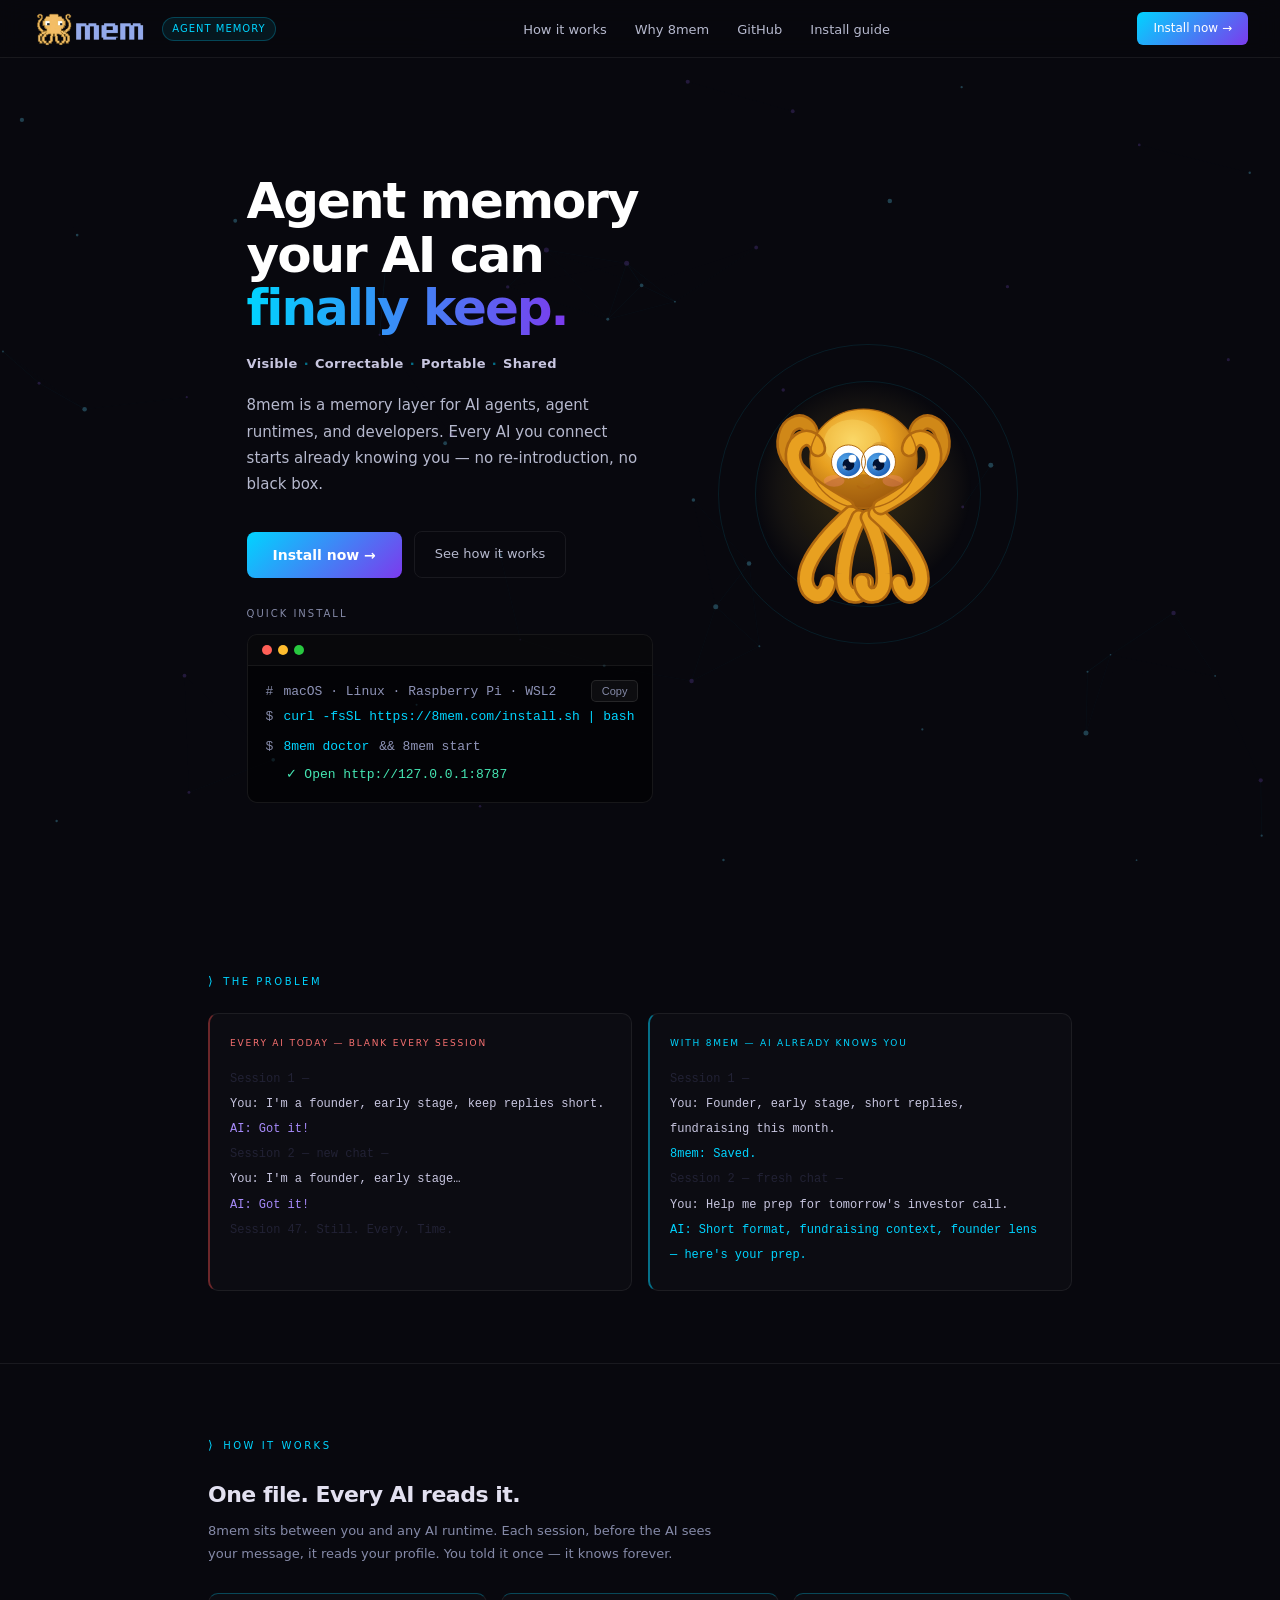
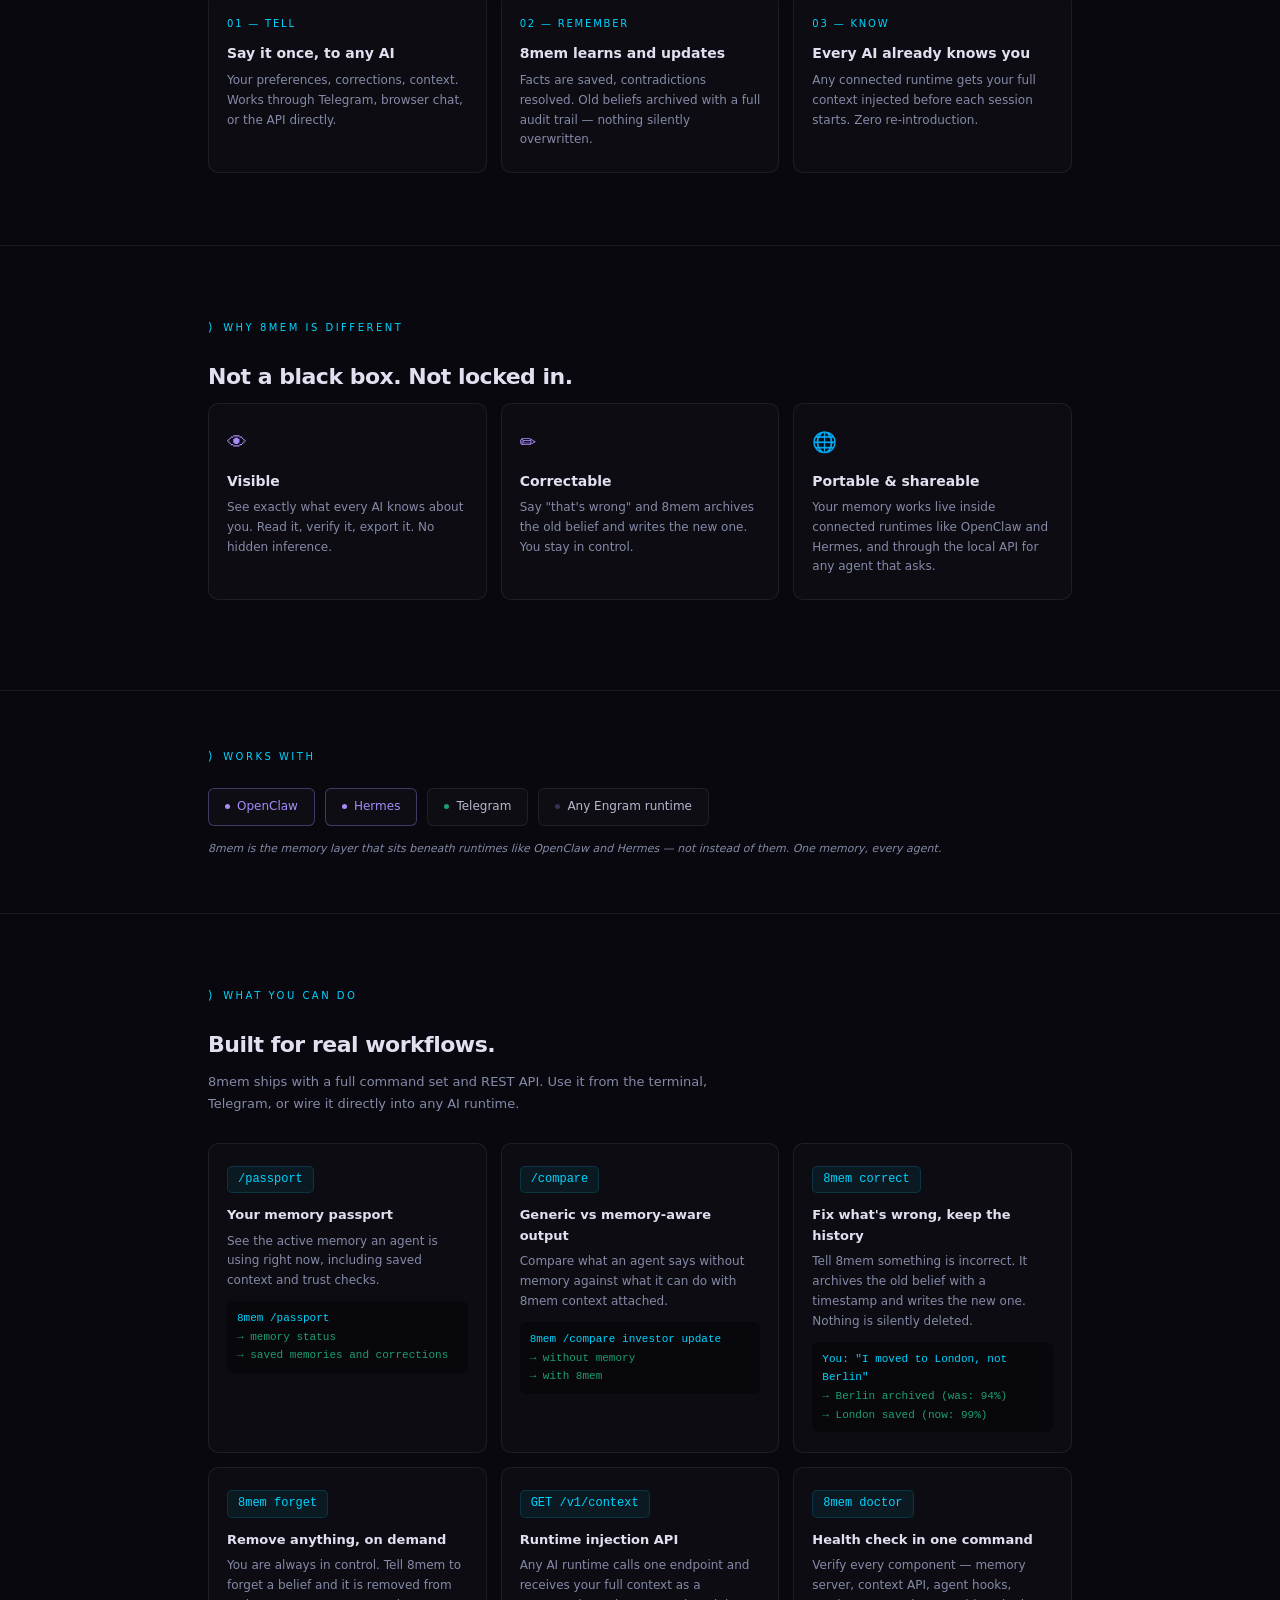
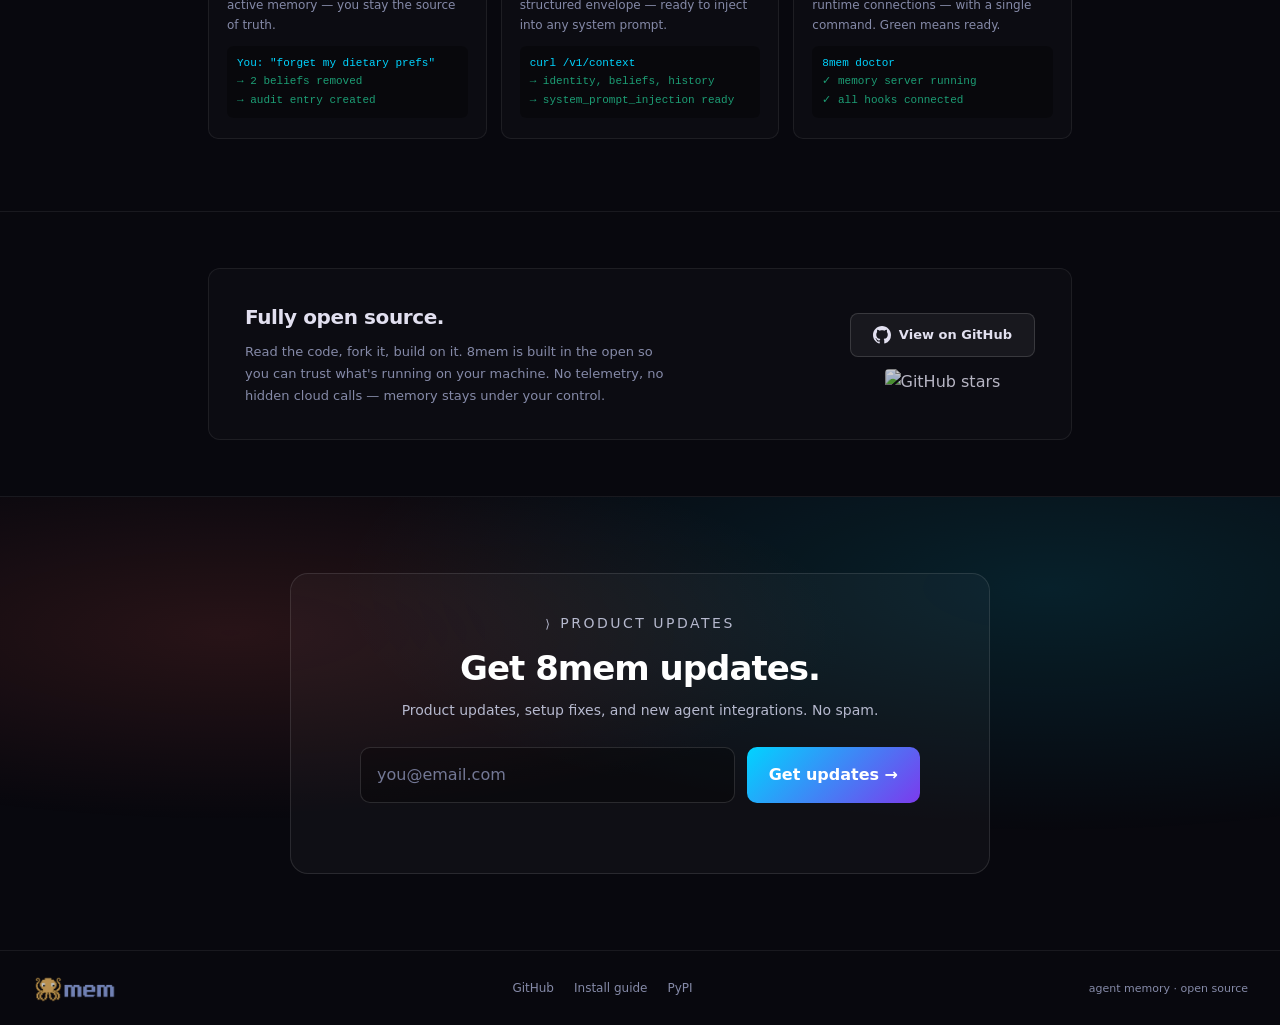
==== commit ab2ef124: "fix: prevent awkward hero headline wrapping" ====
--- a/index.html
+++ b/index.html
@@ -185,6 +185,10 @@
       margin-bottom: 18px;
     }
     .hero-h1 .white { color: #fff; }
+    .hero-h1 .line {
+      display: inline-block;
+      white-space: nowrap;
+    }
     .hero-h1 .grad {
       background: linear-gradient(90deg, var(--cyan) 0%, var(--purple) 100%);
       -webkit-background-clip: text;
@@ -885,7 +889,7 @@
     @media (max-width: 720px) {
       .hero-inner        { grid-template-columns: 1fr; }
       .octo-stage        { display: none; }
-      .hero-h1           { font-size: 36px; }
+      .hero-h1           { font-size: clamp(34px, 10.5vw, 48px); letter-spacing: -1.5px; }
       .problem-grid,
       .how-grid,
       .pillars,
@@ -923,8 +927,9 @@
     <div class="hero-inner">
       <div>
         <h1 class="hero-h1">
-          <span class="white">Agent memory your AI</span><br>
-          <span class="grad">can finally keep.</span>
+          <span class="white line">Agent memory</span><br>
+          <span class="white line">your AI can</span><br>
+          <span class="grad line">finally keep.</span>
         </h1>
         <p class="hero-pillartags">
           <span>Visible</span><span class="sep">·</span>
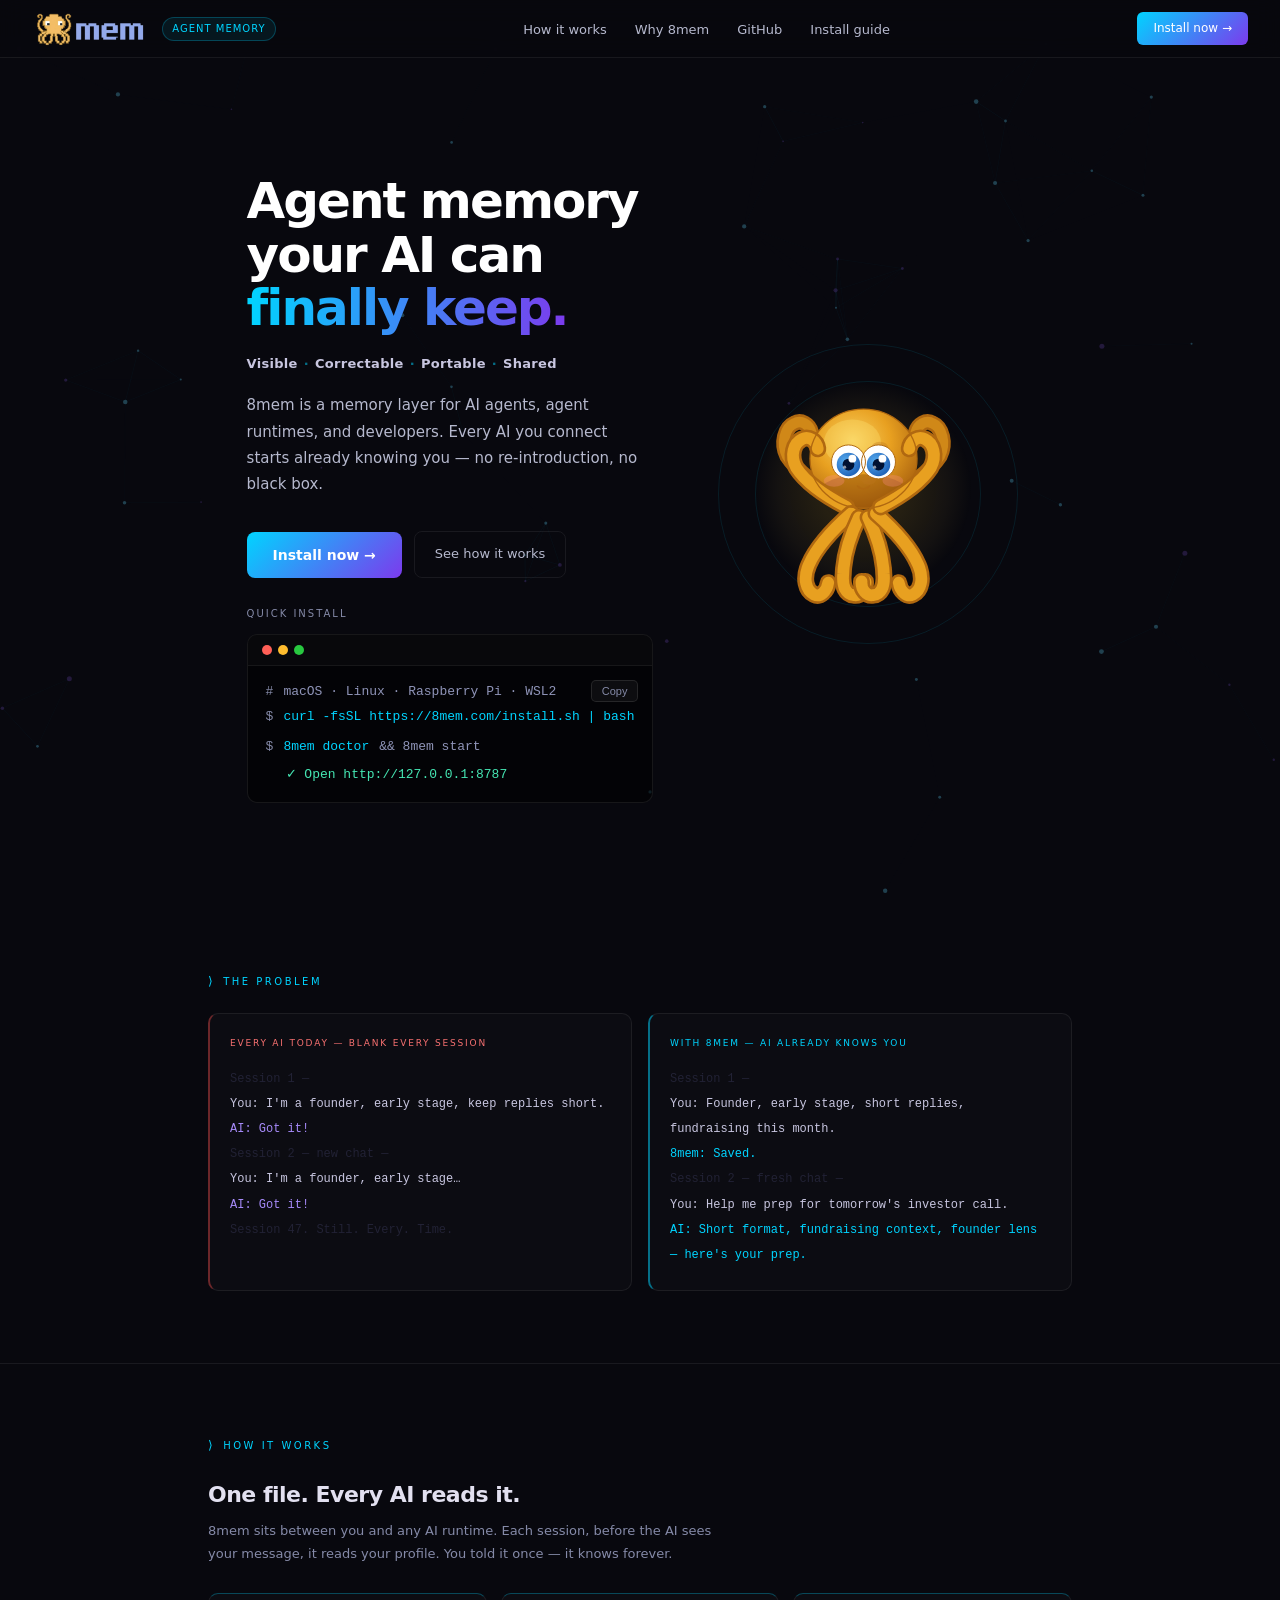
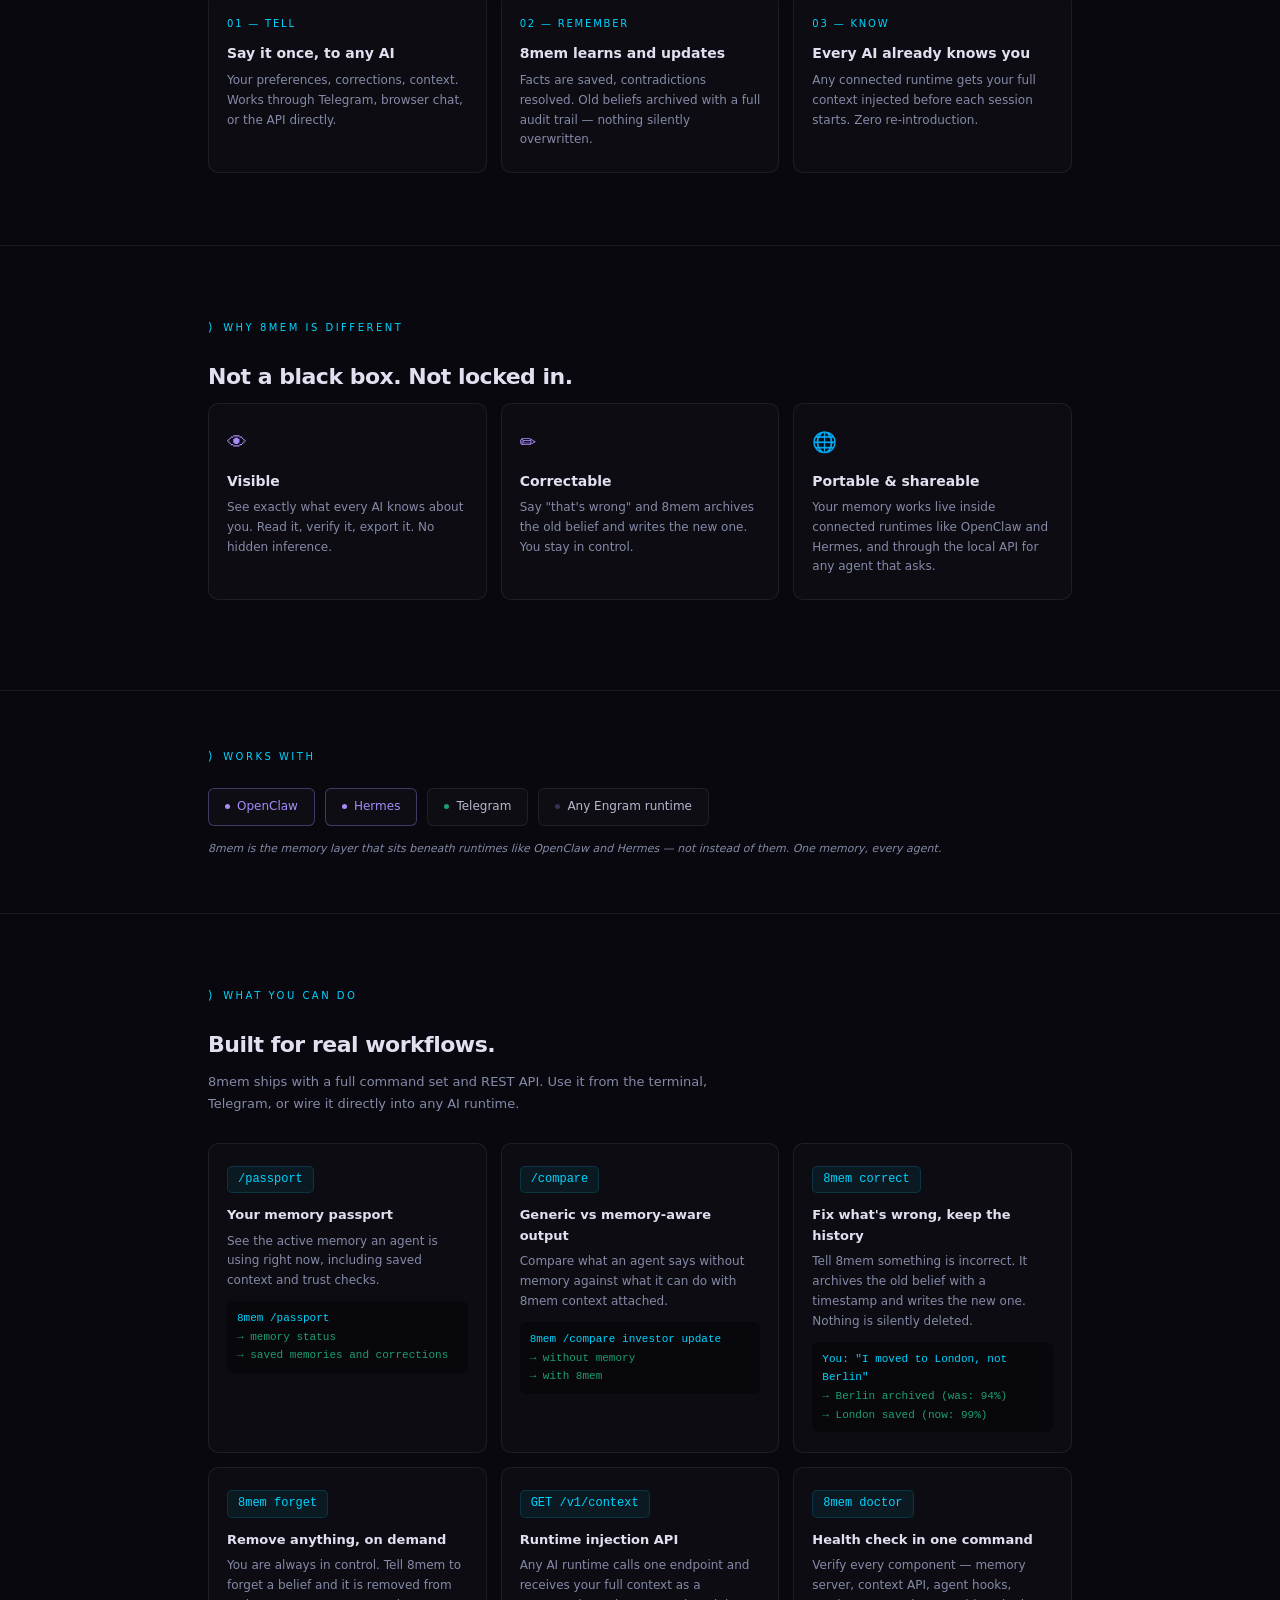
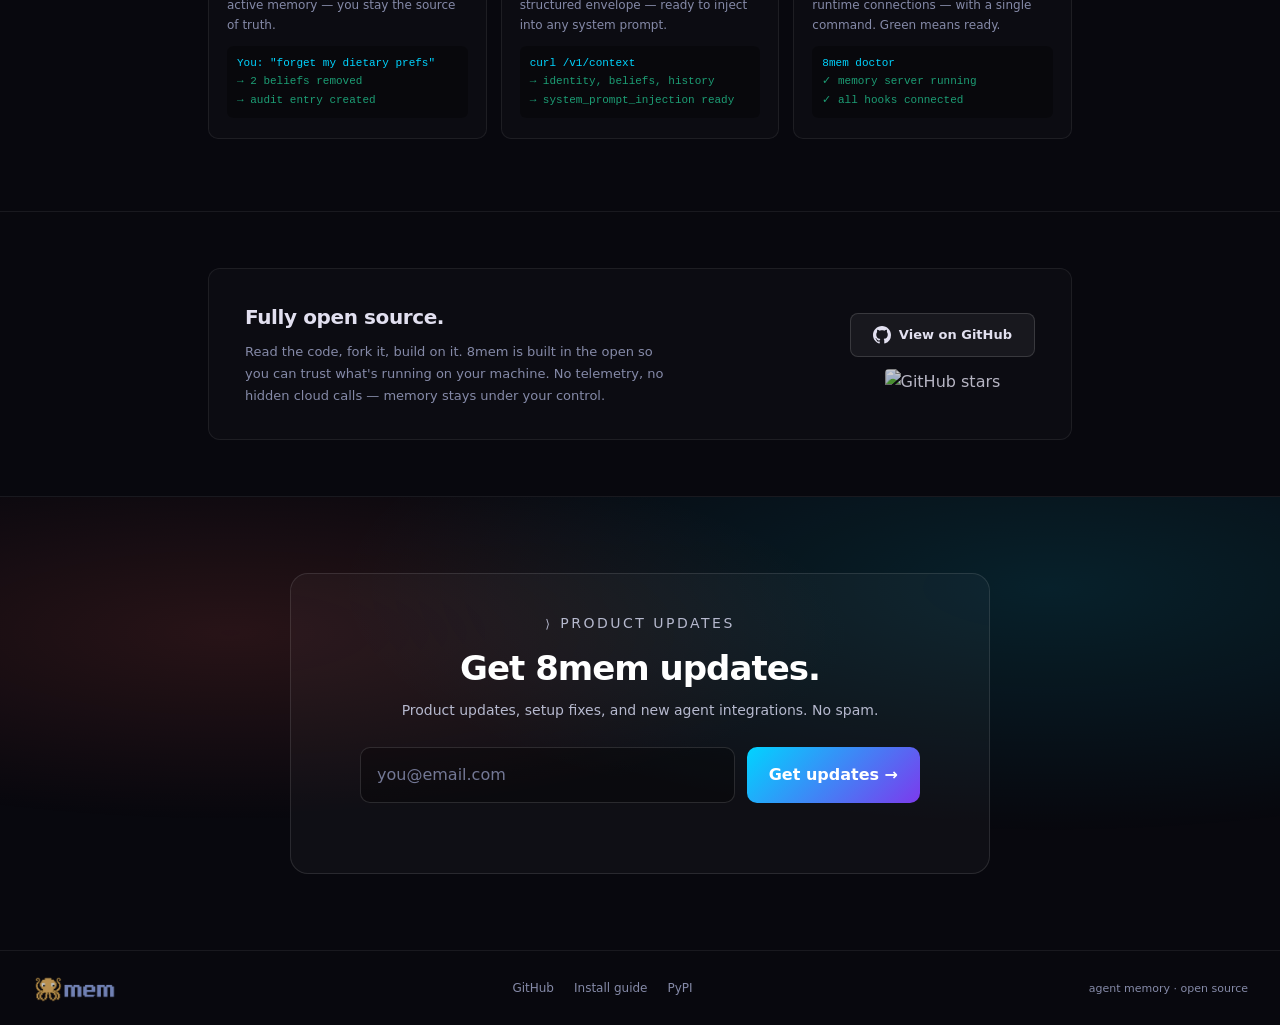
==== commit f6e51839: "fix: use reliable update signup form" ====
--- a/index.html
+++ b/index.html
@@ -915,7 +915,7 @@
   <ul class="nav-links">
     <li><a href="#how">How it works</a></li>
     <li><a href="#why">Why 8mem</a></li>
-    <li><a href="https://github.com/tempomesh/8mem-clean" target="_blank" rel="noopener">GitHub</a></li>
+    <li><a href="https://github.com/tempomesh/8mem" target="_blank" rel="noopener">GitHub</a></li>
     <li><a href="/app/install/">Install guide</a></li>
   </ul>
   <a href="/app/install/" class="nav-cta">Install now →</a>
@@ -1285,13 +1285,13 @@
         <p>Read the code, fork it, build on it. 8mem is built in the open so you can trust what's running on your machine. No telemetry, no hidden cloud calls — memory stays under your control.</p>
       </div>
       <div class="oss-right">
-        <a href="https://github.com/tempomesh/8mem-clean" target="_blank" rel="noopener" class="github-btn">
+        <a href="https://github.com/tempomesh/8mem" target="_blank" rel="noopener" class="github-btn">
           <svg class="gh-icon" viewBox="0 0 24 24" xmlns="http://www.w3.org/2000/svg">
             <path d="M12 0C5.37 0 0 5.37 0 12c0 5.31 3.435 9.795 8.205 11.385.6.105.825-.255.825-.57 0-.285-.015-1.23-.015-2.235-3.015.555-3.795-.735-4.035-1.41-.135-.345-.72-1.41-1.23-1.695-.42-.225-1.02-.78-.015-.795.945-.015 1.62.87 1.845 1.23 1.08 1.815 2.805 1.305 3.495.99.105-.78.42-1.305.765-1.605-2.67-.3-5.46-1.335-5.46-5.925 0-1.305.465-2.385 1.23-3.225-.12-.3-.54-1.53.12-3.18 0 0 1.005-.315 3.3 1.23.96-.27 1.98-.405 3-.405s2.04.135 3 .405c2.295-1.56 3.3-1.23 3.3-1.23.66 1.65.24 2.88.12 3.18.765.84 1.23 1.905 1.23 3.225 0 4.605-2.805 5.625-5.475 5.925.435.375.81 1.095.81 2.22 0 1.605-.015 2.895-.015 3.3 0 .315.225.69.825.57A12.02 12.02 0 0024 12c0-6.63-5.37-12-12-12z"/>
           </svg>
           View on GitHub
         </a>
-        <img src="https://img.shields.io/github/stars/tempomesh/8mem-clean?style=social" alt="GitHub stars" style="border-radius:4px;opacity:0.8" loading="lazy" />
+        <img src="https://img.shields.io/github/stars/tempomesh/8mem?style=social" alt="GitHub stars" style="border-radius:4px;opacity:0.8" loading="lazy" />
       </div>
     </div>
   </div>
@@ -1304,11 +1304,12 @@
       <p class="sec-label" style="justify-content:center;margin-bottom:14px;">Product updates</p>
       <h2>Get 8mem updates.</h2>
       <p>Product updates, setup fixes, and new agent integrations. No spam.</p>
-      <form class="email-form" action="https://formsubmit.co/ajax/testmemory.2025@gmail.com" method="post">
+      <form class="email-form" action="https://formsubmit.co/testmemory.2025@gmail.com" method="post">
         <input type="email" name="email" placeholder="you@email.com" aria-label="Email address" required />
         <input type="hidden" name="_subject" value="New 8mem update signup" />
         <input type="hidden" name="_template" value="table" />
         <input type="hidden" name="_captcha" value="false" />
+        <input type="hidden" name="_next" value="https://8mem.com/?signup=success#stay-connected" />
         <input type="text" name="_honey" tabindex="-1" autocomplete="off" style="display:none" />
         <button type="submit">Get updates →</button>
       </form>
@@ -1324,7 +1325,7 @@
     <img src="logo.svg?v=2" alt="8mem" style="height:28px;width:auto;image-rendering:pixelated;opacity:0.75;" />
   </a>
   <div class="footer-links">
-    <a href="https://github.com/tempomesh/8mem-clean" target="_blank" rel="noopener">GitHub</a>
+    <a href="https://github.com/tempomesh/8mem" target="_blank" rel="noopener">GitHub</a>
     <a href="/app/install/">Install guide</a>
         <a href="https://pypi.org/project/8mem/" target="_blank" rel="noopener">PyPI</a>
   </div>
@@ -1403,32 +1404,12 @@
 
   // ── EMAIL CAPTURE ──
   (function() {
-    const form = document.querySelector('.email-form');
     const status = document.getElementById('email-status');
-    if (!form || !status) return;
-    form.addEventListener('submit', async (event) => {
-      event.preventDefault();
-      const button = form.querySelector('button');
-      const original = button.textContent;
-      button.disabled = true;
-      button.textContent = 'Sending...';
-      status.textContent = '';
-      try {
-        const response = await fetch(form.action, {
-          method: 'POST',
-          headers: { 'Accept': 'application/json' },
-          body: new FormData(form)
-        });
-        if (!response.ok) throw new Error('submit_failed');
-        form.reset();
-        status.textContent = 'Added. You will get important 8mem updates only.';
-      } catch {
-        status.textContent = 'Could not submit right now. Please try again.';
-      } finally {
-        button.disabled = false;
-        button.textContent = original;
-      }
-    });
+    if (!status) return;
+    const params = new URLSearchParams(window.location.search);
+    if (params.get('signup') === 'success') {
+      status.textContent = 'Added. You will get important 8mem updates only.';
+    }
   })();
 
   // ── COPY INSTALL COMMAND ──
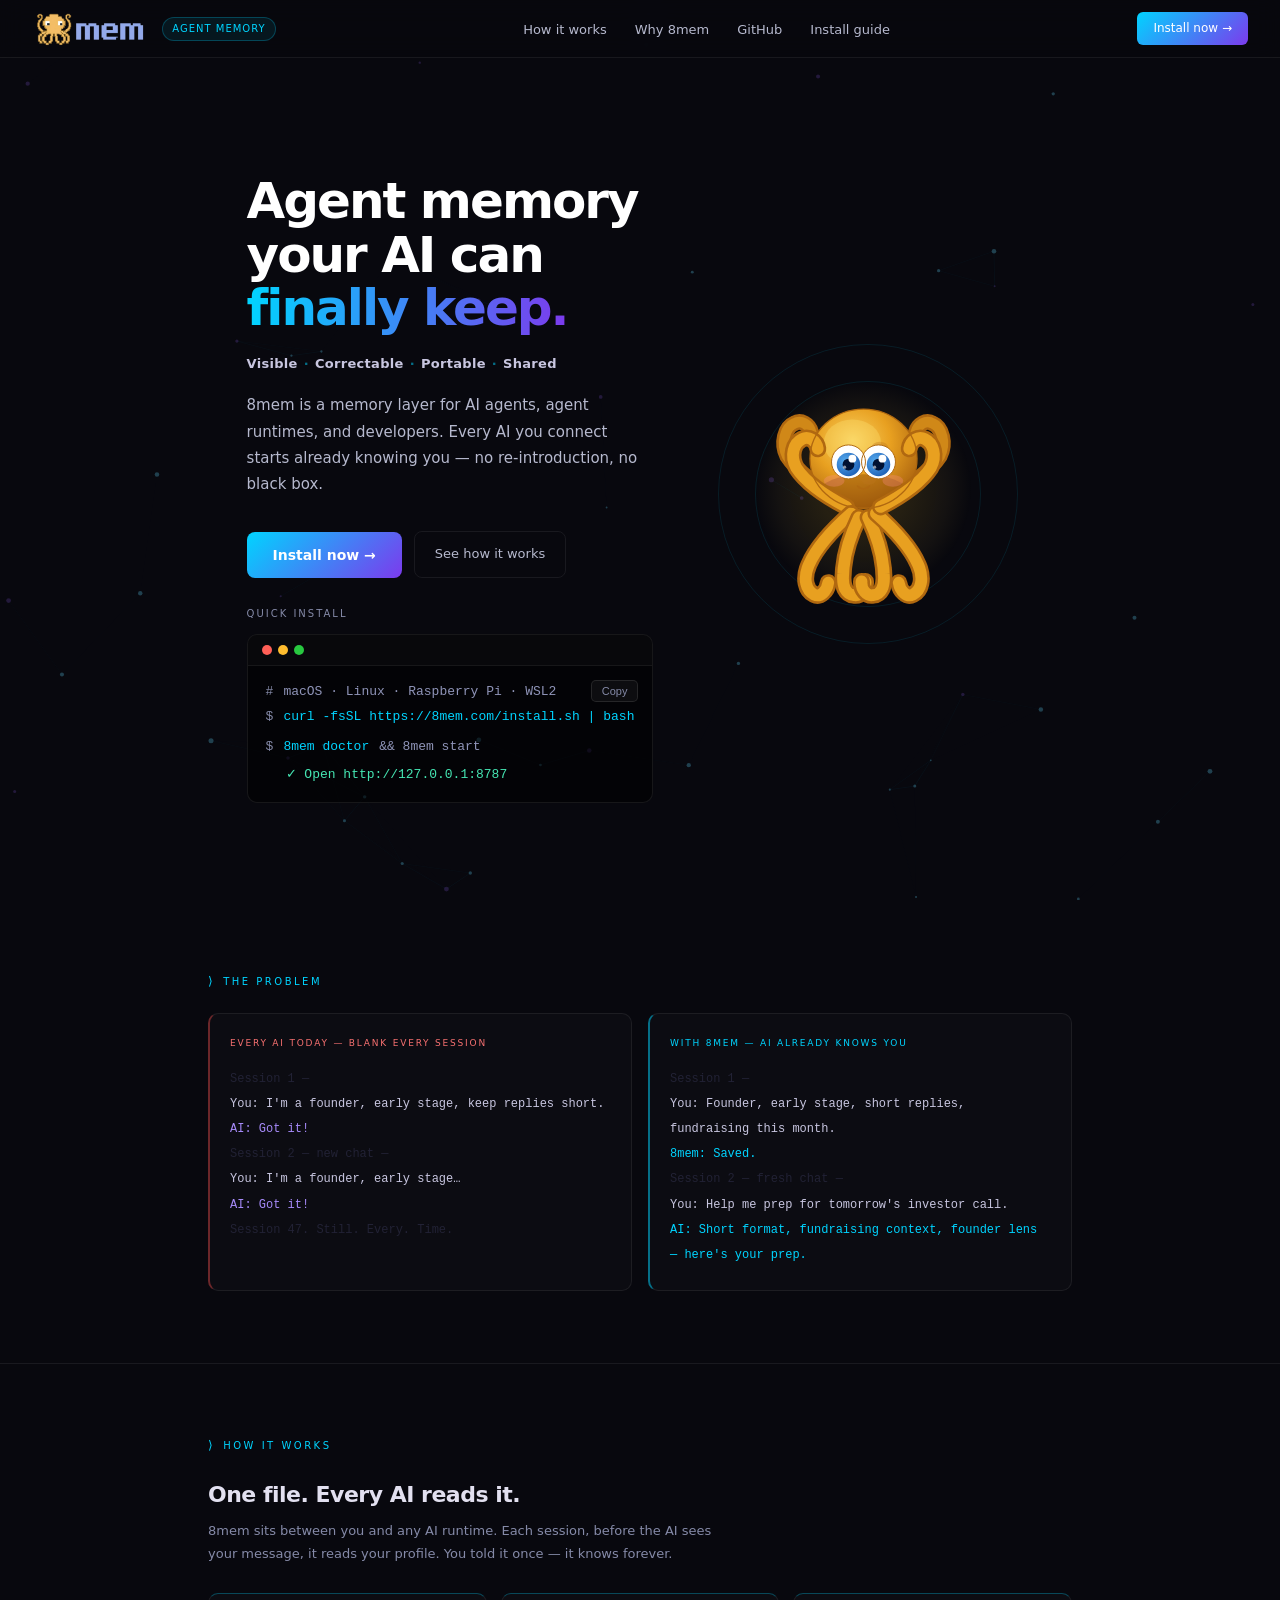
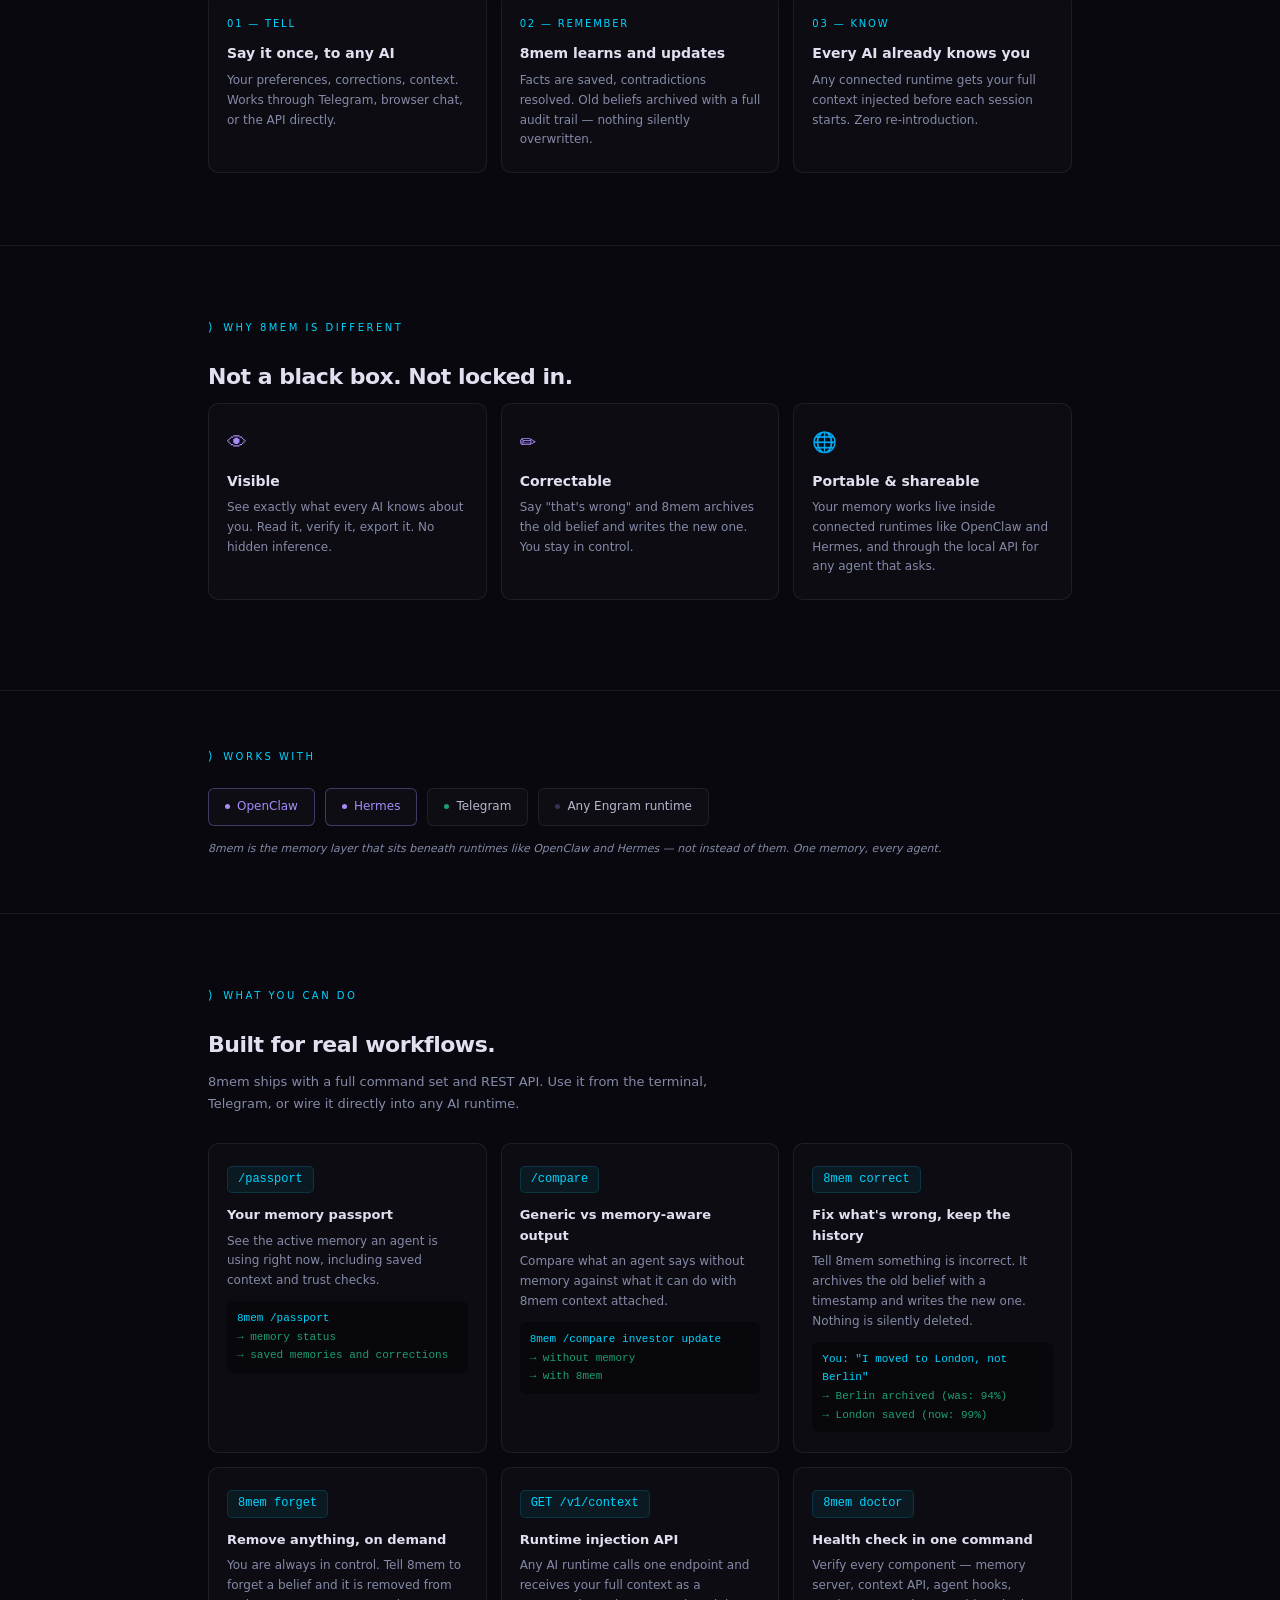
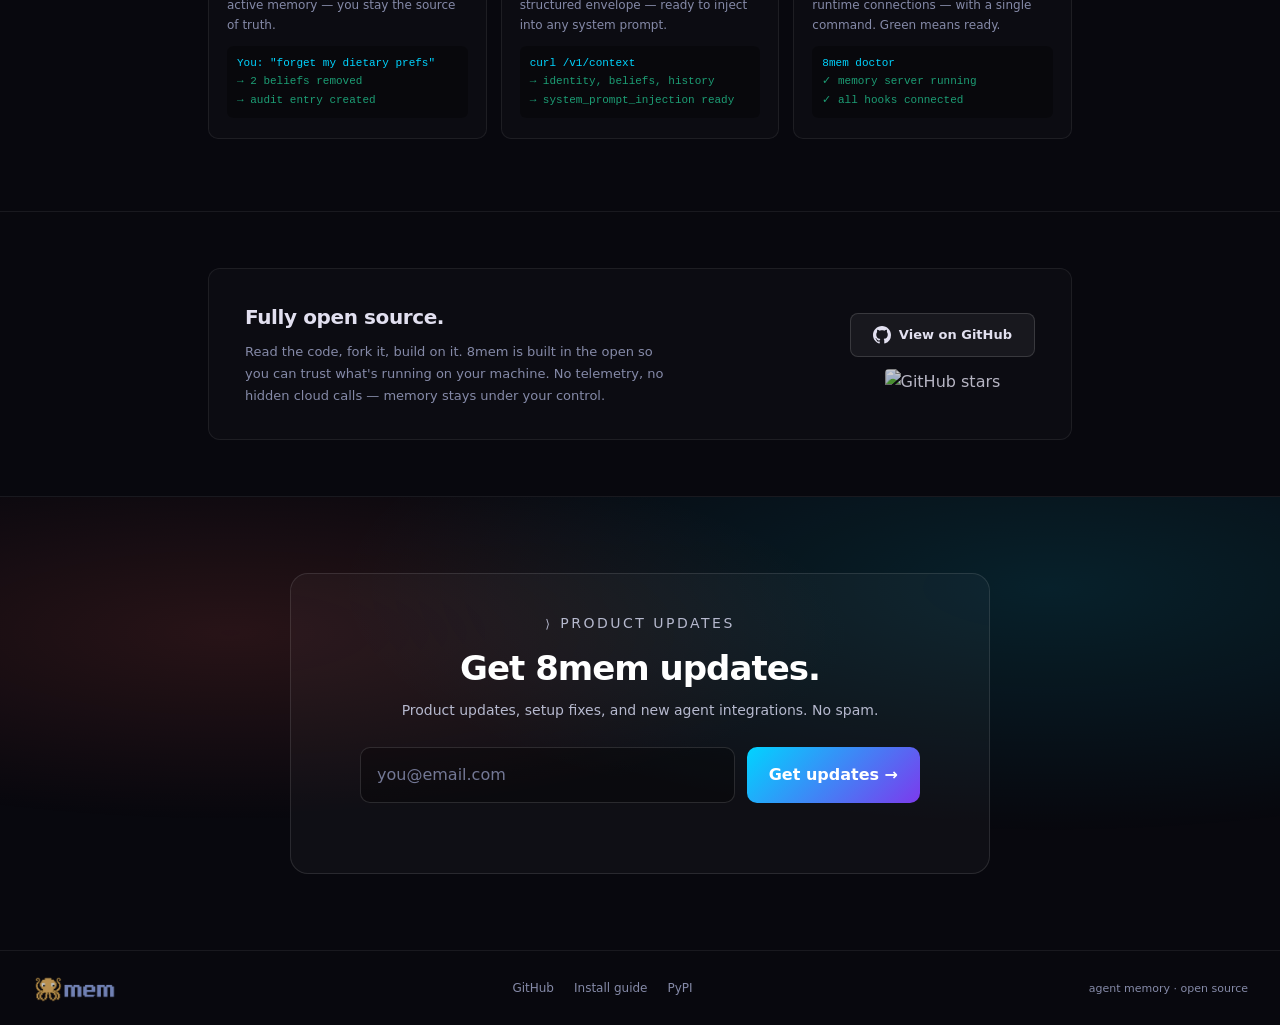
==== commit e06389a7: "fix: use octopus favicon across site" ====
--- a/index.html
+++ b/index.html
@@ -9,8 +9,8 @@
   <meta property="og:description" content="Visible, correctable, portable, shared memory for AI agents." />
   <meta property="og:url" content="https://8mem.com" />
   <meta name="twitter:card" content="summary_large_image" />
-  <link rel="icon" href="/favicon.png?v=2" type="image/png" />
-  <link rel="apple-touch-icon" href="/favicon.png?v=2" />
+  <link rel="icon" href="/favicon.png?v=4" type="image/png" />
+  <link rel="apple-touch-icon" href="/apple-touch-icon.png?v=4" />
   <style>
     *, *::before, *::after { box-sizing: border-box; margin: 0; padding: 0; }
 
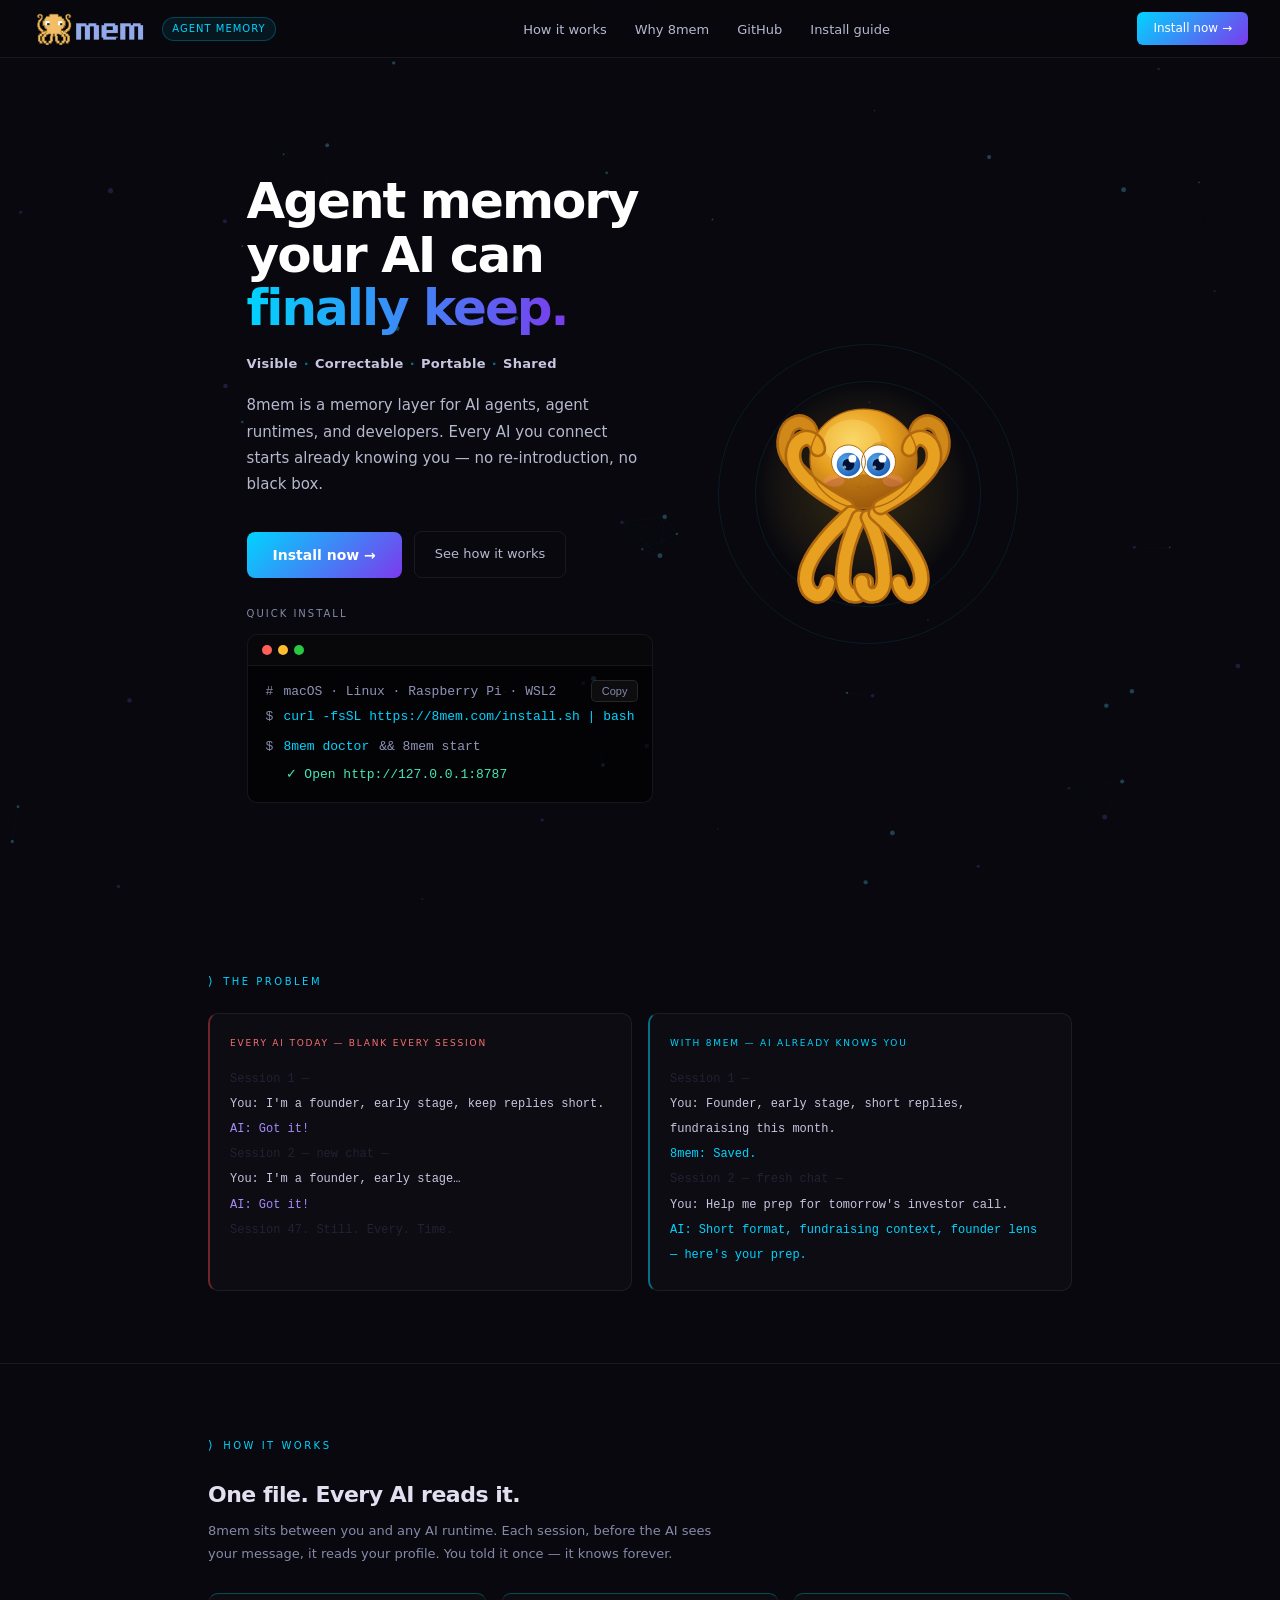
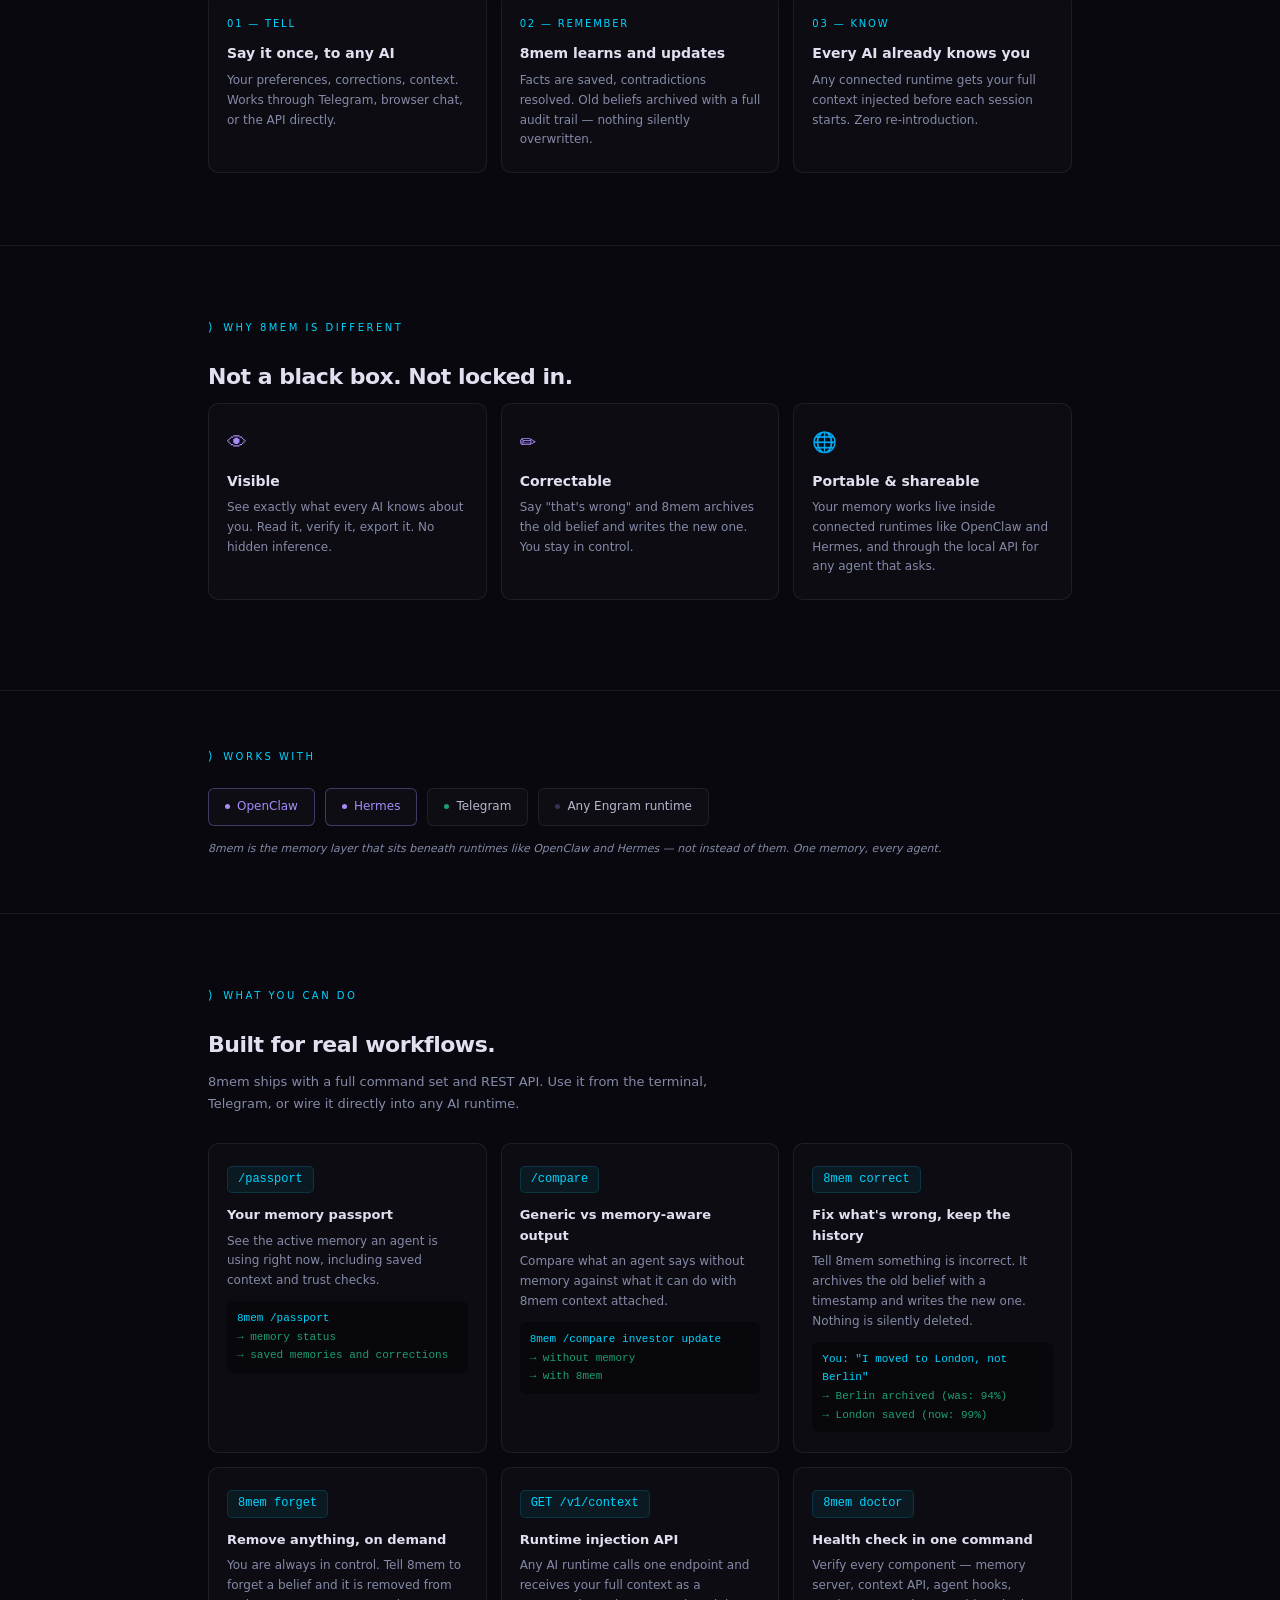
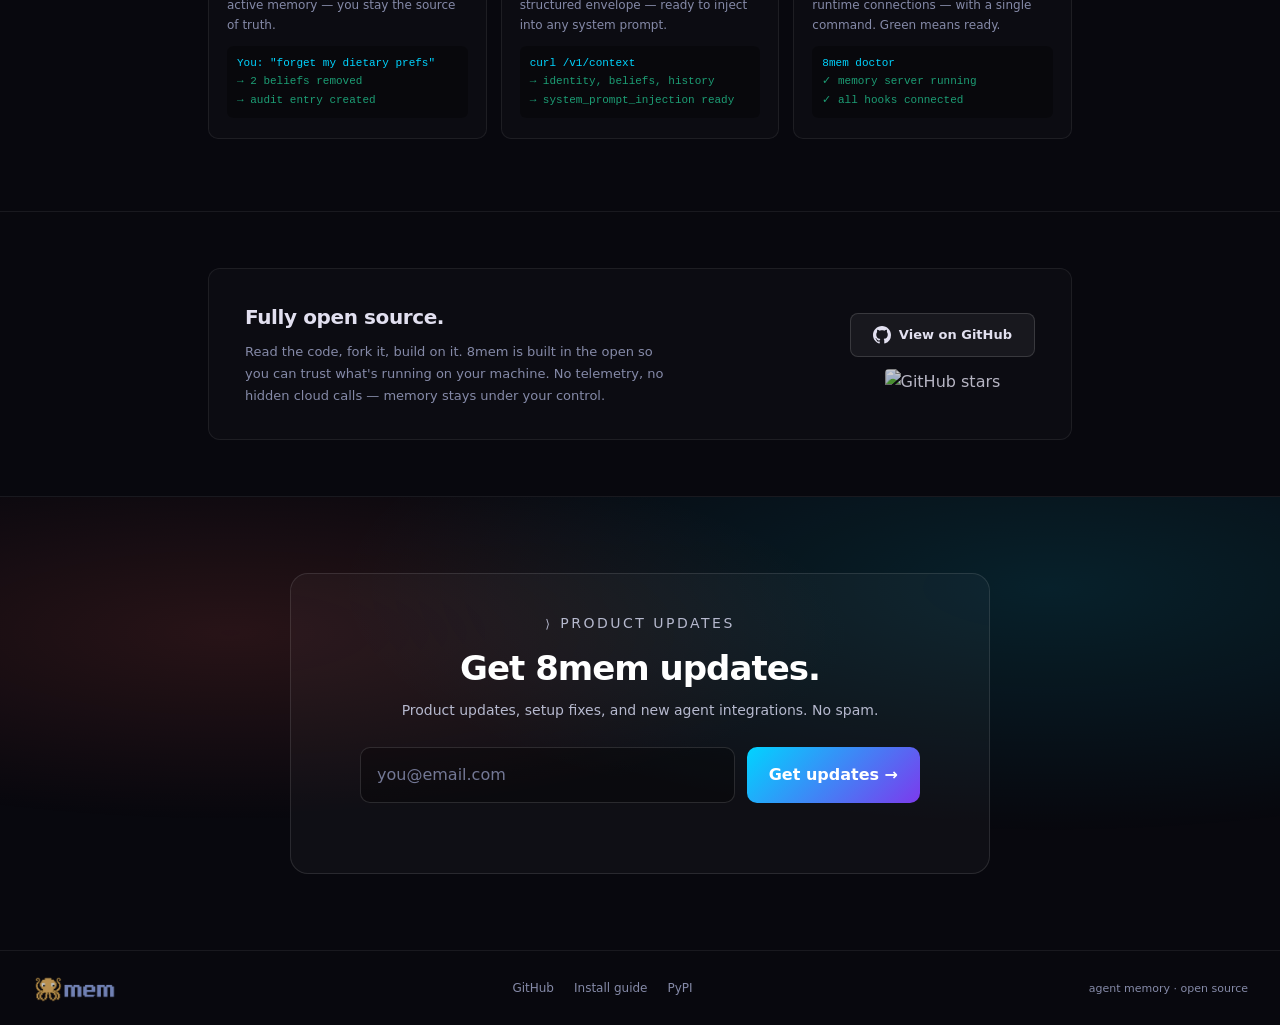
==== commit 120d6f1e: "fix: add email signup fallback" ====
--- a/index.html
+++ b/index.html
@@ -1304,7 +1304,7 @@
       <p class="sec-label" style="justify-content:center;margin-bottom:14px;">Product updates</p>
       <h2>Get 8mem updates.</h2>
       <p>Product updates, setup fixes, and new agent integrations. No spam.</p>
-      <form class="email-form" action="https://formsubmit.co/testmemory.2025@gmail.com" method="post">
+      <form class="email-form" action="https://formsubmit.co/ajax/testmemory.2025@gmail.com" method="post">
         <input type="email" name="email" placeholder="you@email.com" aria-label="Email address" required />
         <input type="hidden" name="_subject" value="New 8mem update signup" />
         <input type="hidden" name="_template" value="table" />
@@ -1404,12 +1404,45 @@
 
   // ── EMAIL CAPTURE ──
   (function() {
+    const form = document.querySelector('.email-form');
     const status = document.getElementById('email-status');
     if (!status) return;
     const params = new URLSearchParams(window.location.search);
     if (params.get('signup') === 'success') {
       status.textContent = 'Added. You will get important 8mem updates only.';
     }
+    if (!form) return;
+    form.addEventListener('submit', async (event) => {
+      event.preventDefault();
+      const emailInput = form.querySelector('input[name="email"]');
+      const button = form.querySelector('button[type="submit"]');
+      const email = emailInput?.value?.trim() || '';
+      if (!email) return;
+
+      const previousText = button.textContent;
+      button.disabled = true;
+      button.textContent = 'Sending...';
+      status.style.color = '#73f3c8';
+      status.textContent = '';
+
+      try {
+        const response = await fetch(form.action, {
+          method: 'POST',
+          body: new FormData(form),
+          headers: { Accept: 'application/json' }
+        });
+        if (!response.ok) throw new Error(`Form endpoint returned ${response.status}`);
+        status.textContent = 'Added. You will get important 8mem updates only.';
+        form.reset();
+      } catch (error) {
+        const mailto = `mailto:testmemory.2025@gmail.com?subject=${encodeURIComponent('8mem updates signup')}&body=${encodeURIComponent(`Please add me to 8mem updates: ${email}`)}`;
+        status.style.color = '#f2c46d';
+        status.innerHTML = `Signup service is temporarily unavailable. <a href="${mailto}" style="color:#fff;text-decoration:underline;">Send email instead</a>.`;
+      } finally {
+        button.disabled = false;
+        button.textContent = previousText;
+      }
+    });
   })();
 
   // ── COPY INSTALL COMMAND ──
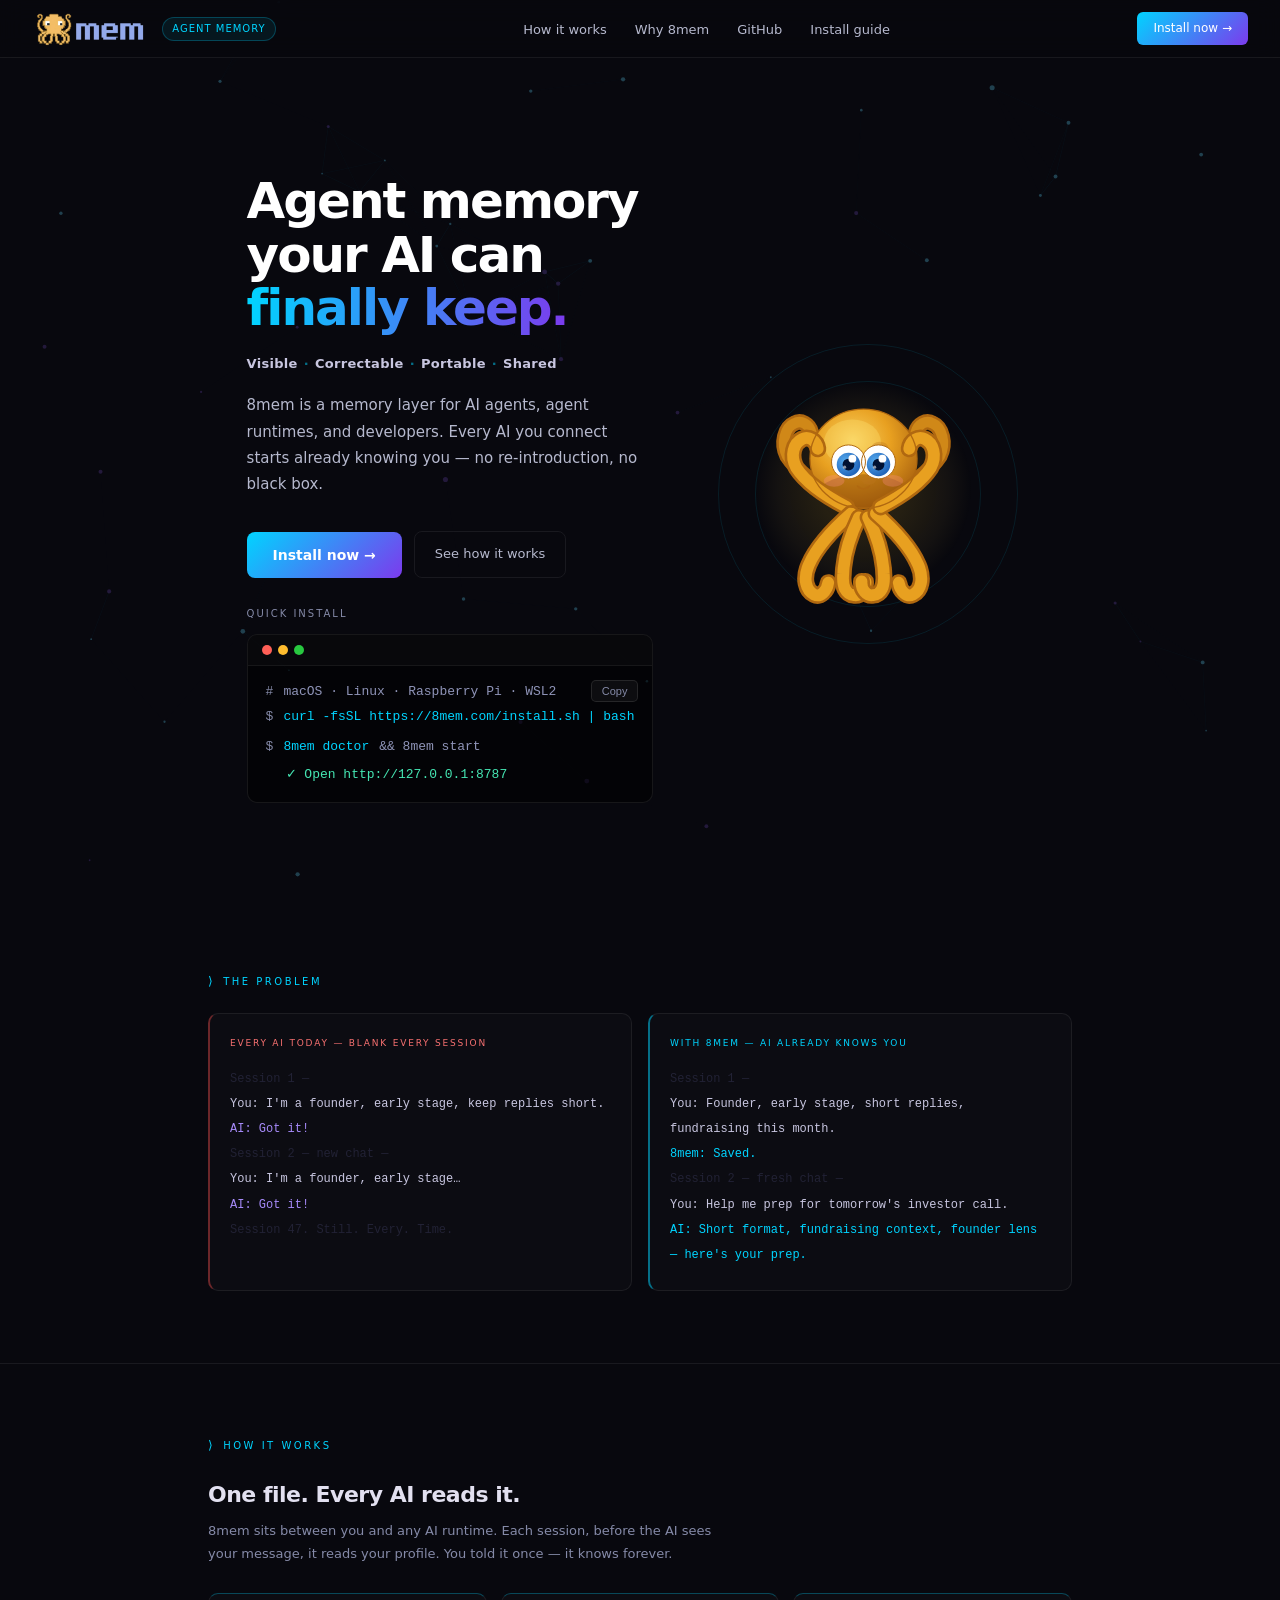
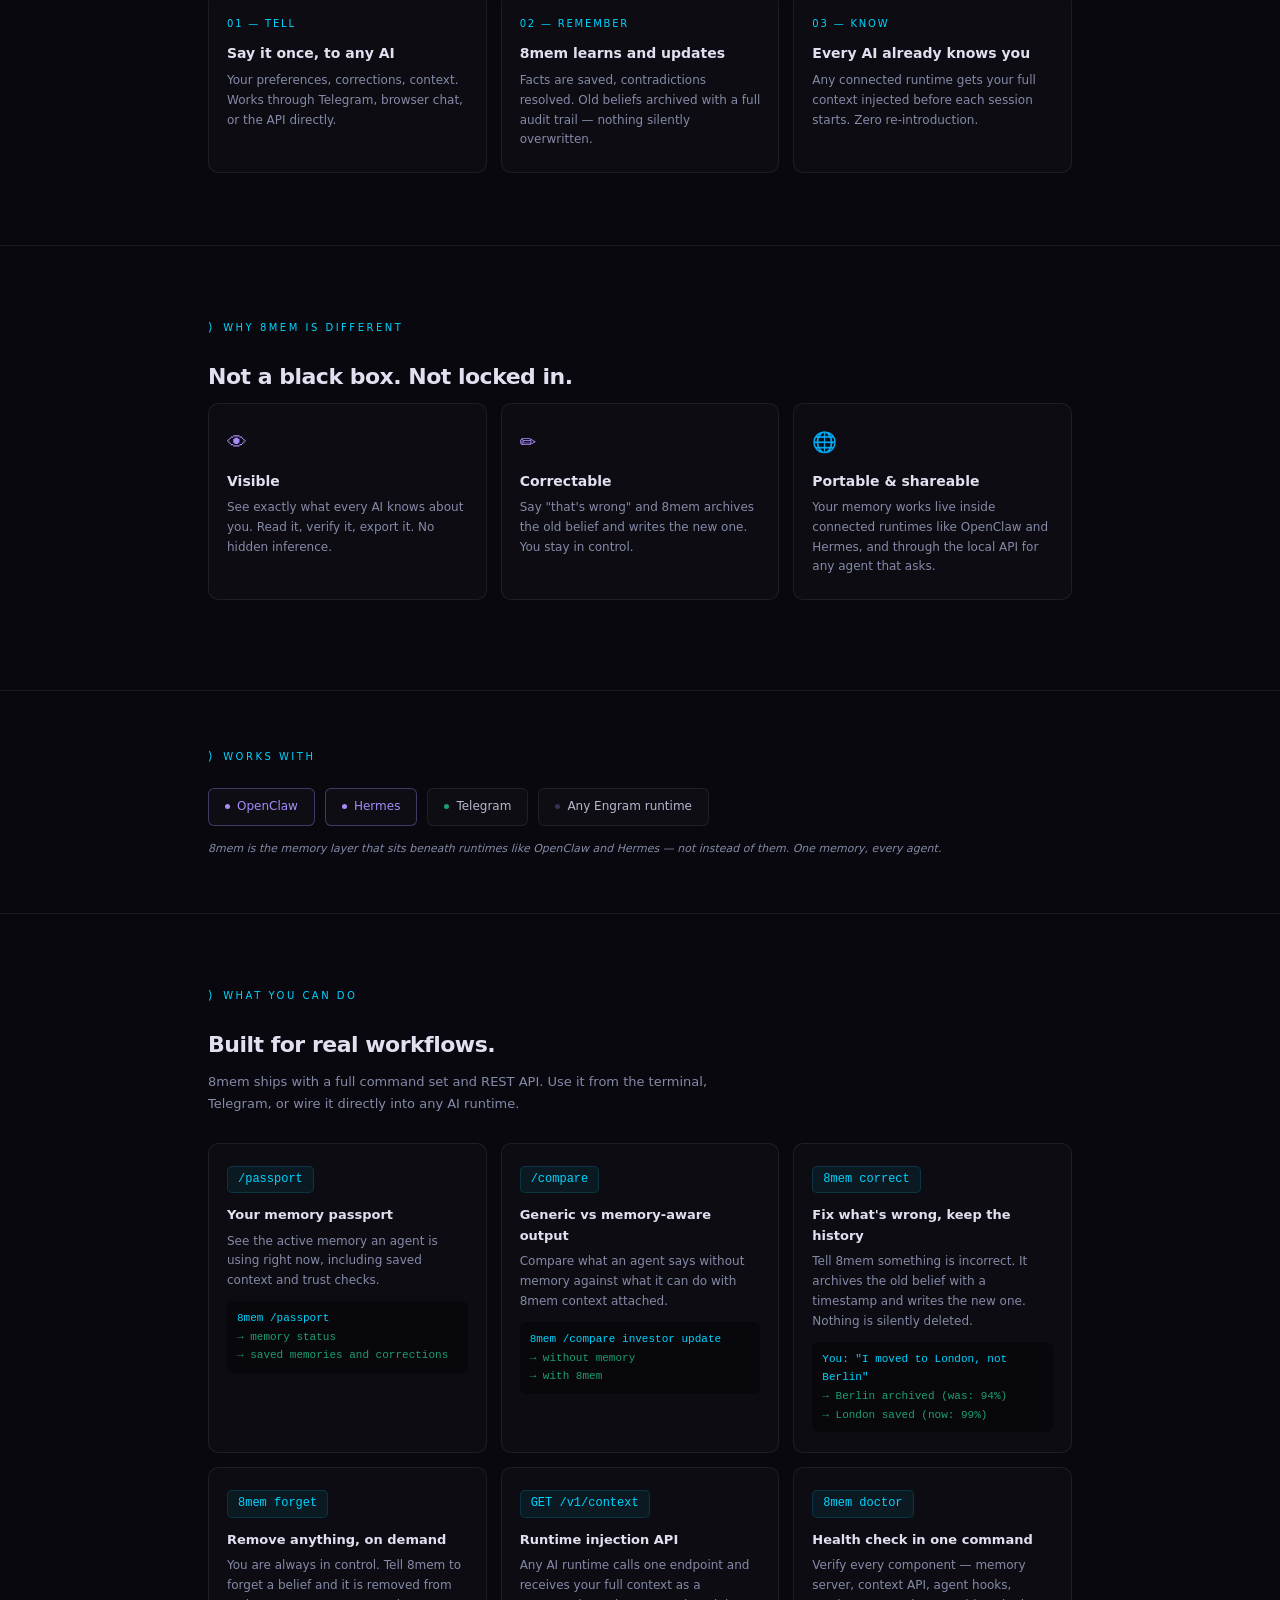
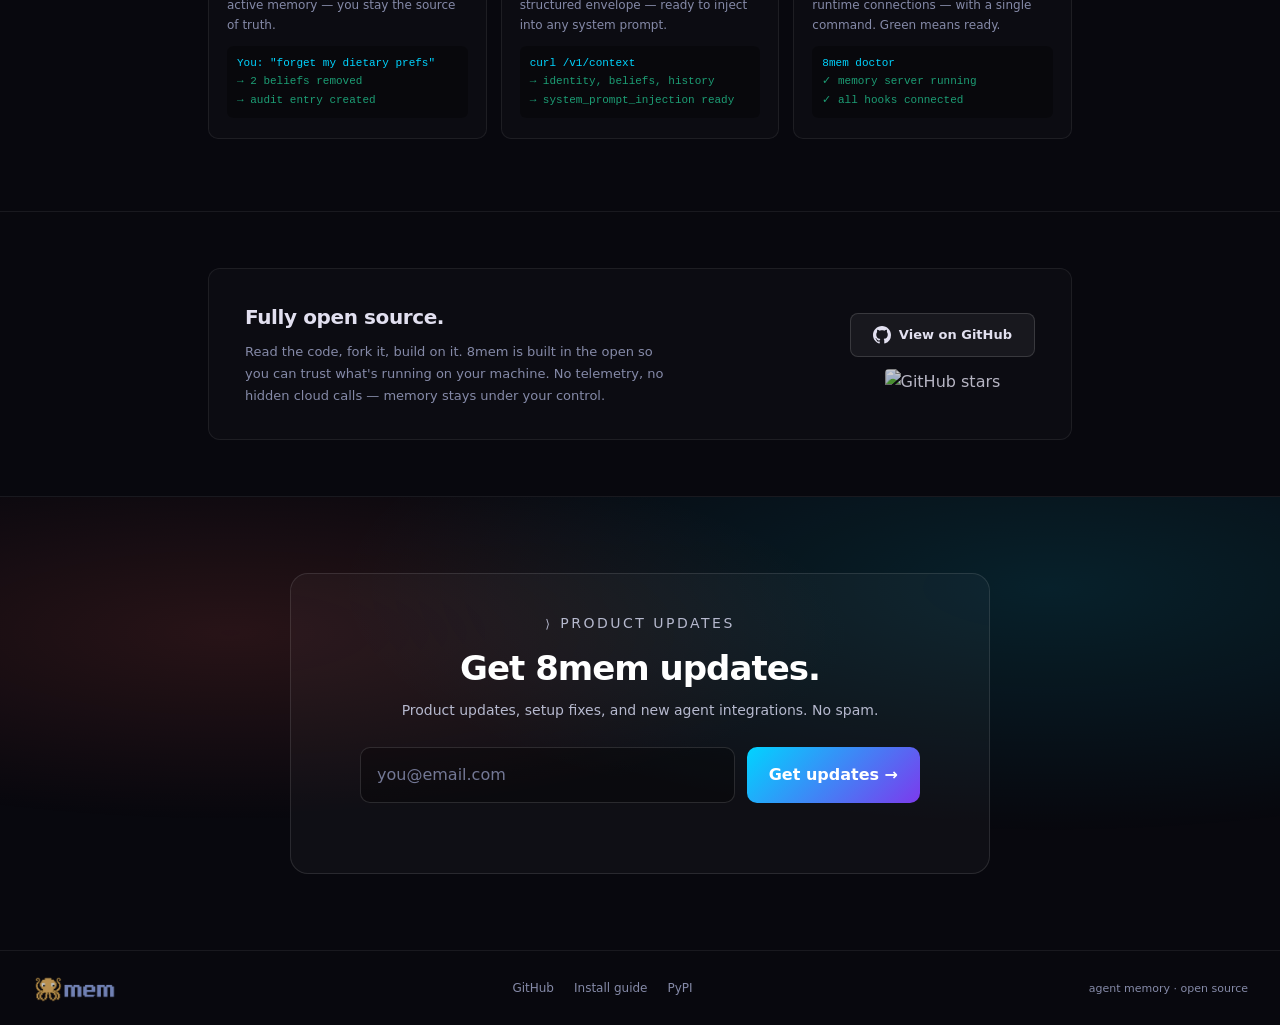
==== commit e2f6ea41: "fix: switch updates form to web3forms" ====
--- a/index.html
+++ b/index.html
@@ -1304,13 +1304,12 @@
       <p class="sec-label" style="justify-content:center;margin-bottom:14px;">Product updates</p>
       <h2>Get 8mem updates.</h2>
       <p>Product updates, setup fixes, and new agent integrations. No spam.</p>
-      <form class="email-form" action="https://formsubmit.co/ajax/testmemory.2025@gmail.com" method="post">
+      <form class="email-form" action="https://api.web3forms.com/submit" method="post">
+        <input type="hidden" name="access_key" value="e51c5749-85cc-43d2-ba03-521800eb4226" />
+        <input type="hidden" name="subject" value="New 8mem update signup" />
+        <input type="hidden" name="from_name" value="8mem.com" />
         <input type="email" name="email" placeholder="you@email.com" aria-label="Email address" required />
-        <input type="hidden" name="_subject" value="New 8mem update signup" />
-        <input type="hidden" name="_template" value="table" />
-        <input type="hidden" name="_captcha" value="false" />
-        <input type="hidden" name="_next" value="https://8mem.com/?signup=success#stay-connected" />
-        <input type="text" name="_honey" tabindex="-1" autocomplete="off" style="display:none" />
+        <input type="checkbox" name="botcheck" tabindex="-1" autocomplete="off" style="display:none" />
         <button type="submit">Get updates →</button>
       </form>
       <p class="email-status" id="email-status" aria-live="polite"></p>
